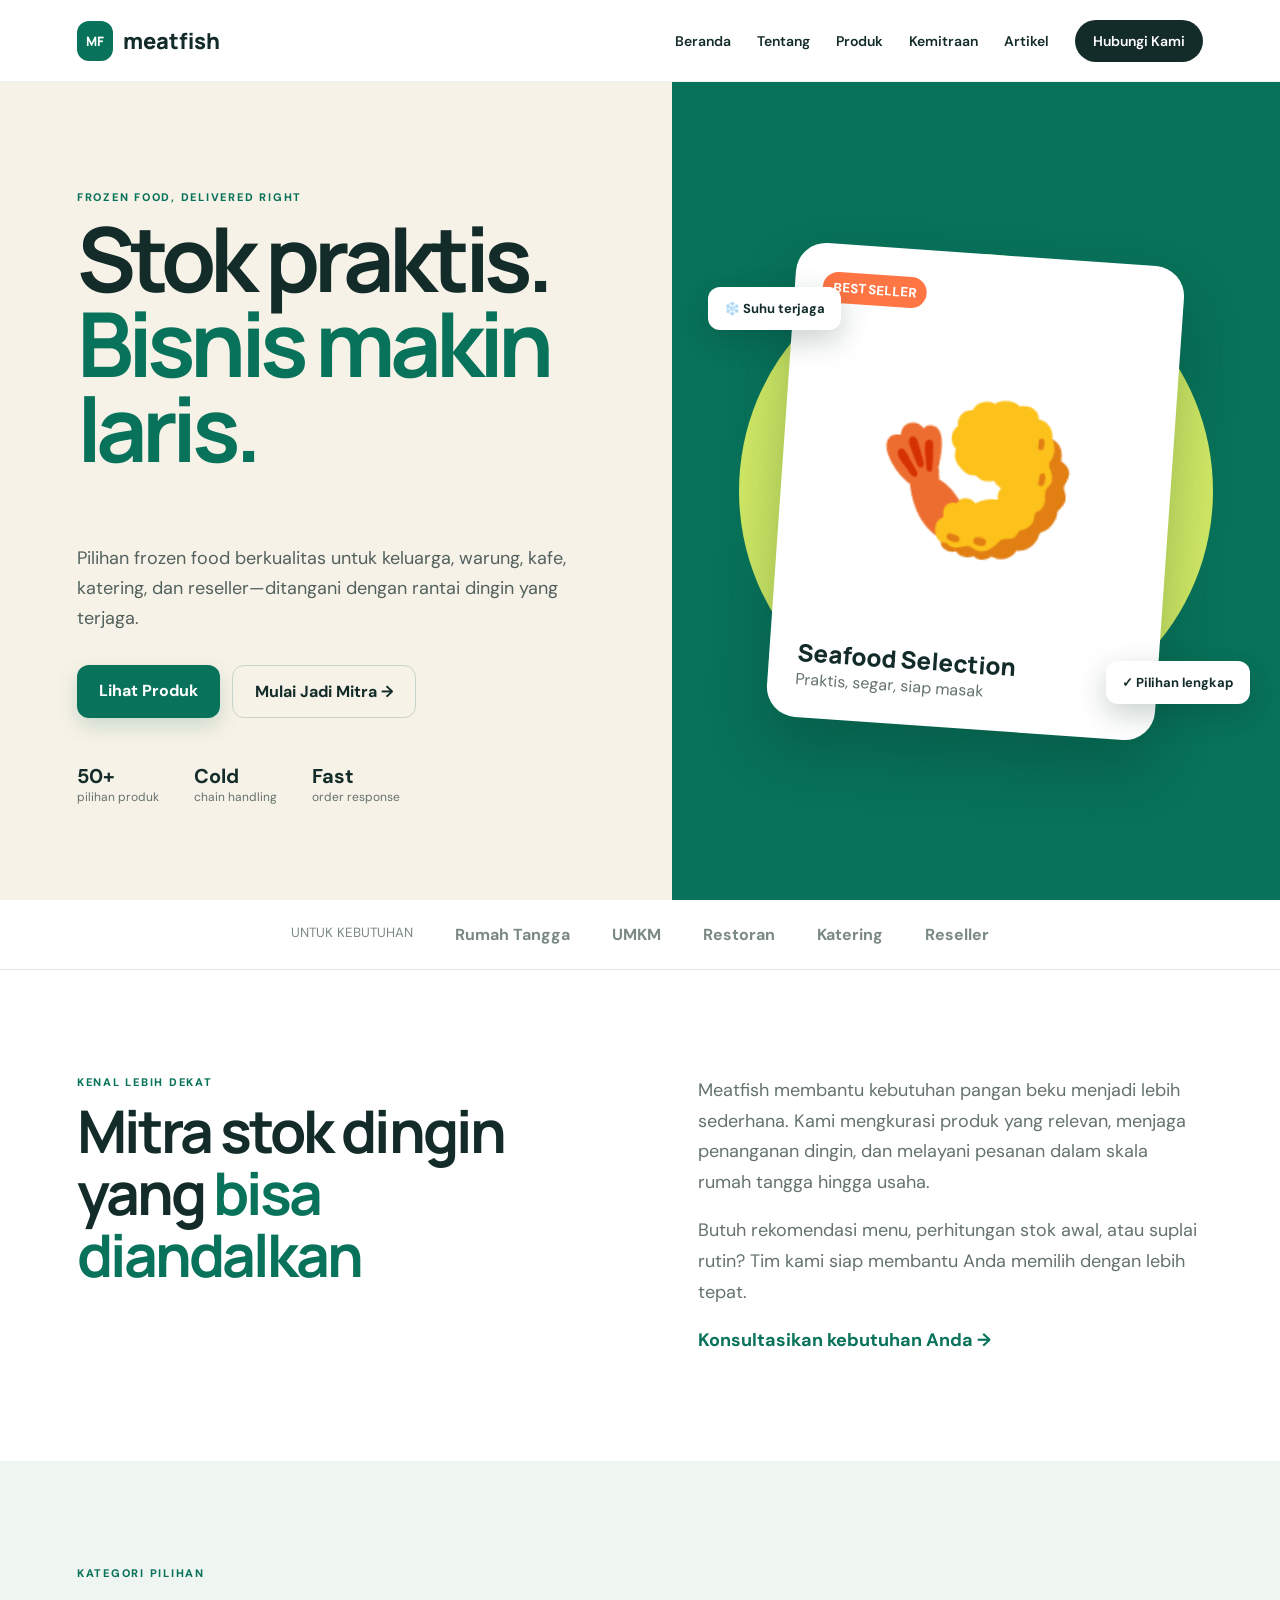
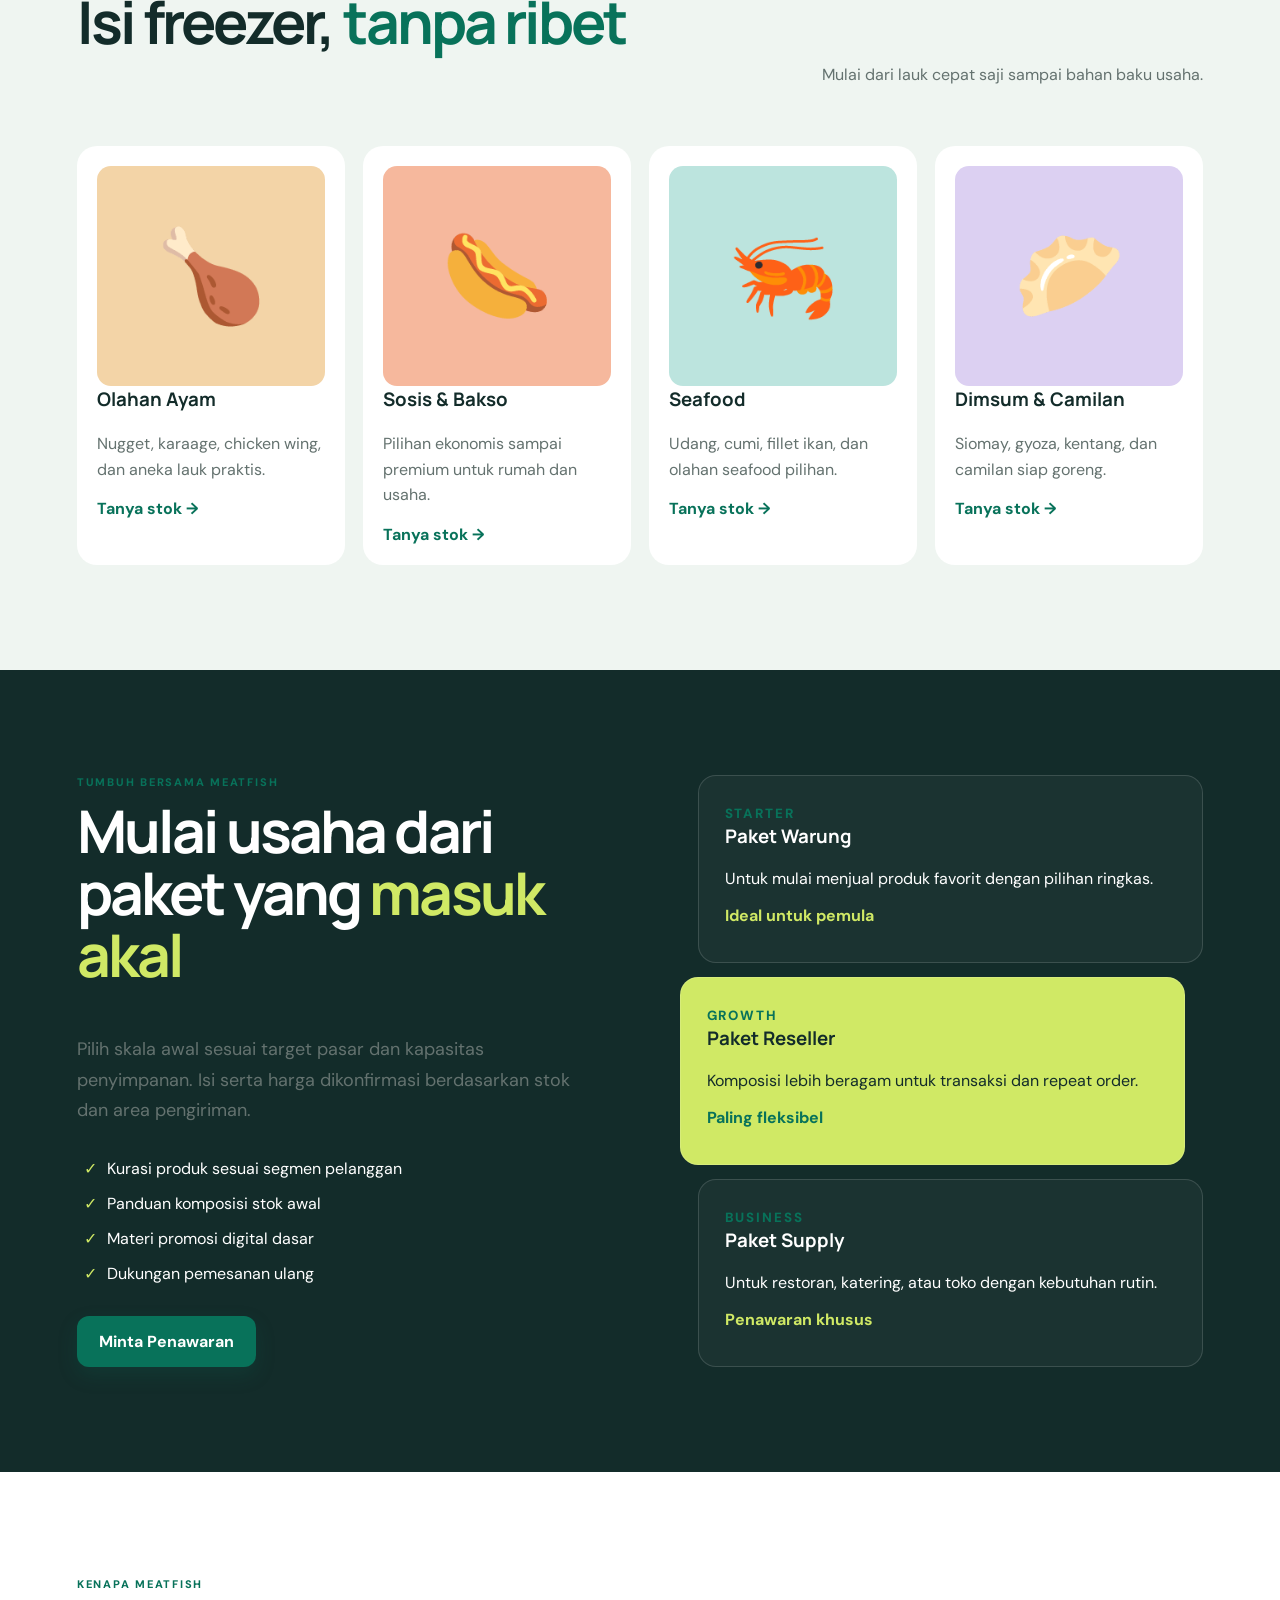
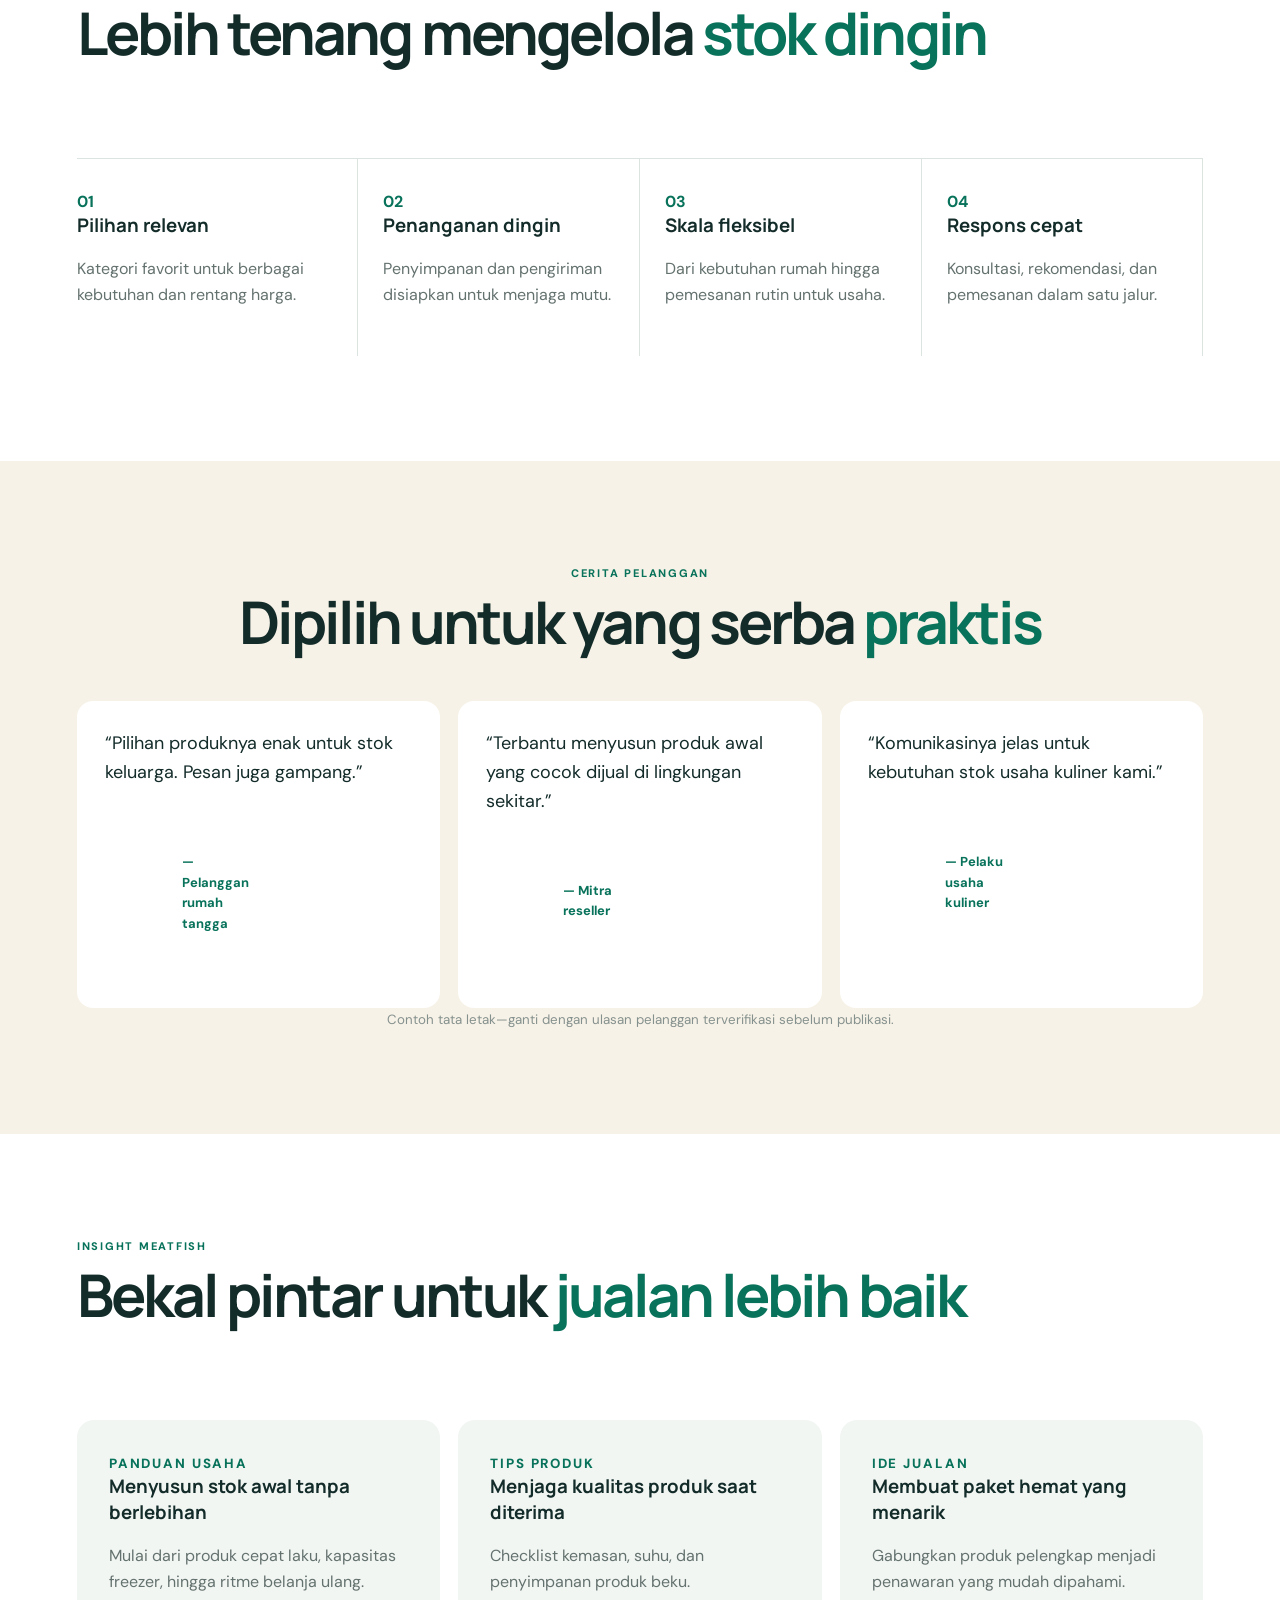
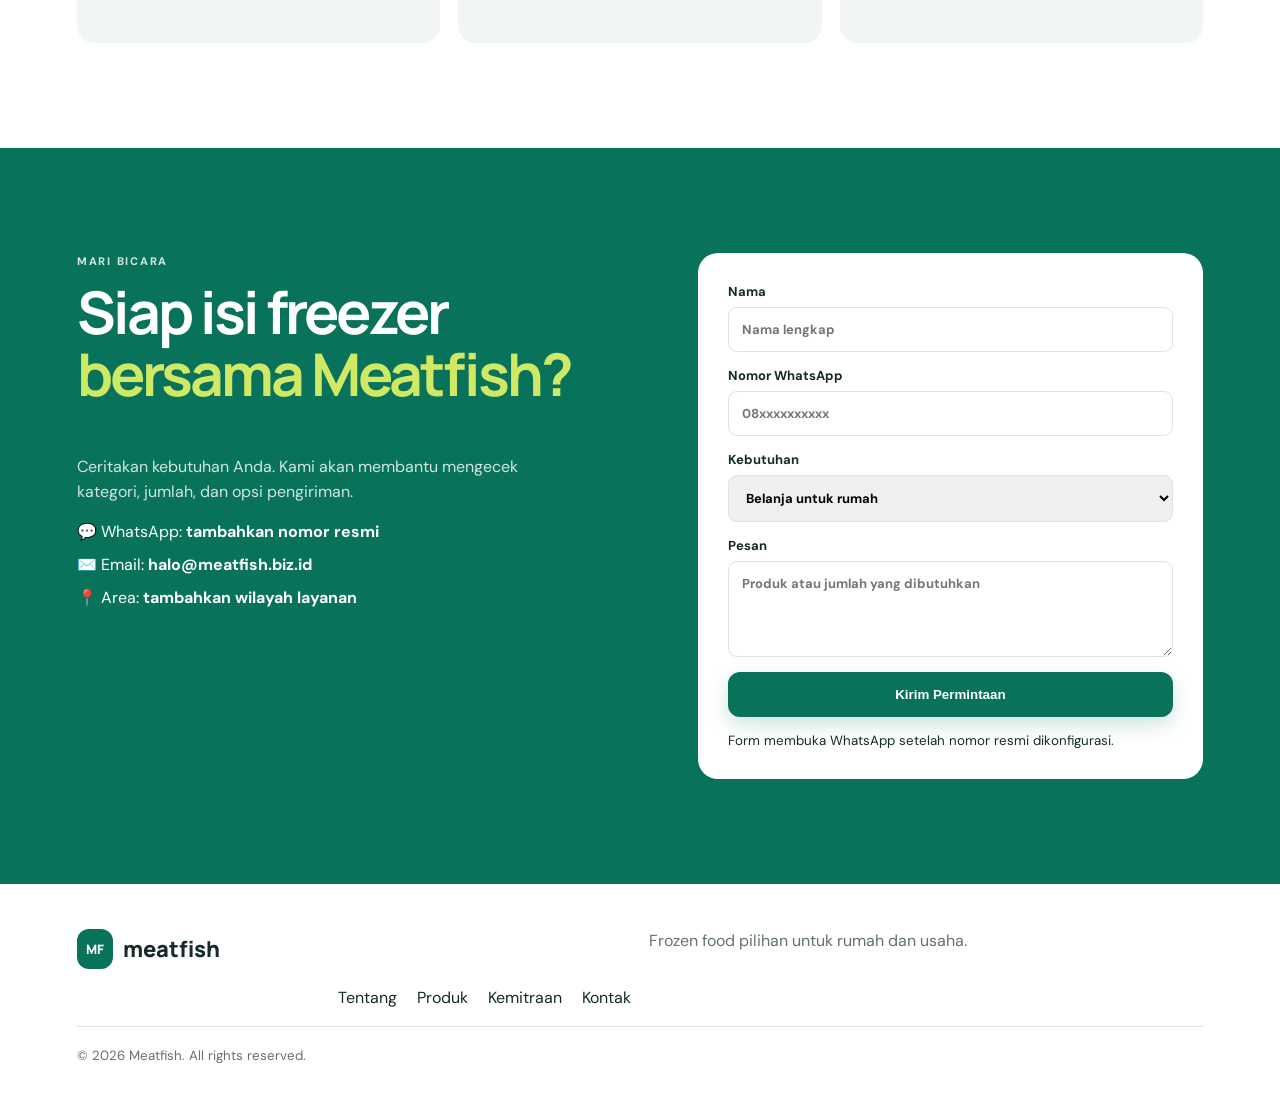
==== index.html @ bbe6a9a6 "Initial Meatfish website" ====
<!doctype html><html lang="id"><head><meta charset="utf-8"><meta name="viewport" content="width=device-width,initial-scale=1"><title>Meatfish — Frozen Food untuk Rumah & Usaha</title><meta name="description" content="Frozen food pilihan dan paket usaha untuk rumah, UMKM, restoran, katering, dan reseller."><link rel="preconnect" href="https://fonts.googleapis.com"><link rel="preconnect" href="https://fonts.gstatic.com" crossorigin><link href="https://fonts.googleapis.com/css2?family=DM+Sans:wght@400;600;700&family=Manrope:wght@700;800&display=swap" rel="stylesheet"><link rel="stylesheet" href="assets/style.css"></head><body>
<header><a class="logo" href="#home"><i>MF</i> meatfish</a><button aria-label="Buka menu">☰</button><nav><a href="#home">Beranda</a><a href="#about">Tentang</a><a href="#products">Produk</a><a href="#partner">Kemitraan</a><a href="#insight">Artikel</a><a class="pill" href="#contact">Hubungi Kami</a></nav></header>
<main><section class="hero" id="home"><div><p class="eyebrow">FROZEN FOOD, DELIVERED RIGHT</p><h1>Stok praktis.<br><em>Bisnis makin laris.</em></h1><p class="lead">Pilihan frozen food berkualitas untuk keluarga, warung, kafe, katering, dan reseller—ditangani dengan rantai dingin yang terjaga.</p><div class="actions"><a class="cta" href="#products">Lihat Produk</a><a class="outline" href="#partner">Mulai Jadi Mitra →</a></div><div class="stats"><span><b>50+</b>pilihan produk</span><span><b>Cold</b>chain handling</span><span><b>Fast</b>order response</span></div></div><div class="visual"><div class="orb"></div><article class="pack"><small>BEST SELLER</small><strong>🍤</strong><b>Seafood Selection</b><span>Praktis, segar, siap masak</span></article><aside class="float one">❄️ Suhu terjaga</aside><aside class="float two">✓ Pilihan lengkap</aside></div></section>
<div class="trust"><small>UNTUK KEBUTUHAN</small><b>Rumah Tangga</b><b>UMKM</b><b>Restoran</b><b>Katering</b><b>Reseller</b></div>
<section class="split section" id="about"><div><p class="eyebrow">KENAL LEBIH DEKAT</p><h2>Mitra stok dingin yang <em>bisa diandalkan</em></h2></div><div class="copy"><p>Meatfish membantu kebutuhan pangan beku menjadi lebih sederhana. Kami mengkurasi produk yang relevan, menjaga penanganan dingin, dan melayani pesanan dalam skala rumah tangga hingga usaha.</p><p>Butuh rekomendasi menu, perhitungan stok awal, atau suplai rutin? Tim kami siap membantu Anda memilih dengan lebih tepat.</p><a class="link" href="#contact">Konsultasikan kebutuhan Anda →</a></div></section>
<section class="section pale" id="products"><div class="heading"><div><p class="eyebrow">KATEGORI PILIHAN</p><h2>Isi freezer, <em>tanpa ribet</em></h2></div><p>Mulai dari lauk cepat saji sampai bahan baku usaha.</p></div><div class="products"><article><div class="art a">🍗</div><h3>Olahan Ayam</h3><p>Nugget, karaage, chicken wing, dan aneka lauk praktis.</p><a href="#contact">Tanya stok →</a></article><article><div class="art b">🌭</div><h3>Sosis & Bakso</h3><p>Pilihan ekonomis sampai premium untuk rumah dan usaha.</p><a href="#contact">Tanya stok →</a></article><article><div class="art c">🦐</div><h3>Seafood</h3><p>Udang, cumi, fillet ikan, dan olahan seafood pilihan.</p><a href="#contact">Tanya stok →</a></article><article><div class="art d">🥟</div><h3>Dimsum & Camilan</h3><p>Siomay, gyoza, kentang, dan camilan siap goreng.</p><a href="#contact">Tanya stok →</a></article></div></section>
<section class="section dark split" id="partner"><div><p class="eyebrow">TUMBUH BERSAMA MEATFISH</p><h2>Mulai usaha dari paket yang <em>masuk akal</em></h2><p class="muted">Pilih skala awal sesuai target pasar dan kapasitas penyimpanan. Isi serta harga dikonfirmasi berdasarkan stok dan area pengiriman.</p><ul><li>Kurasi produk sesuai segmen pelanggan</li><li>Panduan komposisi stok awal</li><li>Materi promosi digital dasar</li><li>Dukungan pemesanan ulang</li></ul><a class="cta" href="#contact">Minta Penawaran</a></div><div class="plans"><article><small>STARTER</small><h3>Paket Warung</h3><p>Untuk mulai menjual produk favorit dengan pilihan ringkas.</p><b>Ideal untuk pemula</b></article><article class="featured"><small>GROWTH</small><h3>Paket Reseller</h3><p>Komposisi lebih beragam untuk transaksi dan repeat order.</p><b>Paling fleksibel</b></article><article><small>BUSINESS</small><h3>Paket Supply</h3><p>Untuk restoran, katering, atau toko dengan kebutuhan rutin.</p><b>Penawaran khusus</b></article></div></section>
<section class="section"><div class="heading"><div><p class="eyebrow">KENAPA MEATFISH</p><h2>Lebih tenang mengelola <em>stok dingin</em></h2></div></div><div class="benefits"><article><b>01</b><h3>Pilihan relevan</h3><p>Kategori favorit untuk berbagai kebutuhan dan rentang harga.</p></article><article><b>02</b><h3>Penanganan dingin</h3><p>Penyimpanan dan pengiriman disiapkan untuk menjaga mutu.</p></article><article><b>03</b><h3>Skala fleksibel</h3><p>Dari kebutuhan rumah hingga pemesanan rutin untuk usaha.</p></article><article><b>04</b><h3>Respons cepat</h3><p>Konsultasi, rekomendasi, dan pemesanan dalam satu jalur.</p></article></div></section>
<section class="section cream center"><p class="eyebrow">CERITA PELANGGAN</p><h2>Dipilih untuk yang serba <em>praktis</em></h2><div class="quotes"><blockquote>“Pilihan produknya enak untuk stok keluarga. Pesan juga gampang.”<footer>— Pelanggan rumah tangga</footer></blockquote><blockquote>“Terbantu menyusun produk awal yang cocok dijual di lingkungan sekitar.”<footer>— Mitra reseller</footer></blockquote><blockquote>“Komunikasinya jelas untuk kebutuhan stok usaha kuliner kami.”<footer>— Pelaku usaha kuliner</footer></blockquote></div><small class="note">Contoh tata letak—ganti dengan ulasan pelanggan terverifikasi sebelum publikasi.</small></section>
<section class="section" id="insight"><div class="heading"><div><p class="eyebrow">INSIGHT MEATFISH</p><h2>Bekal pintar untuk <em>jualan lebih baik</em></h2></div></div><div class="articles"><article><small>PANDUAN USAHA</small><h3>Menyusun stok awal tanpa berlebihan</h3><p>Mulai dari produk cepat laku, kapasitas freezer, hingga ritme belanja ulang.</p></article><article><small>TIPS PRODUK</small><h3>Menjaga kualitas produk saat diterima</h3><p>Checklist kemasan, suhu, dan penyimpanan produk beku.</p></article><article><small>IDE JUALAN</small><h3>Membuat paket hemat yang menarik</h3><p>Gabungkan produk pelengkap menjadi penawaran yang mudah dipahami.</p></article></div></section>
<section class="section contact split" id="contact"><div><p class="eyebrow">MARI BICARA</p><h2>Siap isi freezer<br><em>bersama Meatfish?</em></h2><p>Ceritakan kebutuhan Anda. Kami akan membantu mengecek kategori, jumlah, dan opsi pengiriman.</p><div class="points"><span>💬 WhatsApp: <b>tambahkan nomor resmi</b></span><span>✉️ Email: <b>halo@meatfish.biz.id</b></span><span>📍 Area: <b>tambahkan wilayah layanan</b></span></div></div><form><label>Nama<input name="name" required placeholder="Nama lengkap"></label><label>Nomor WhatsApp<input name="phone" required placeholder="08xxxxxxxxxx"></label><label>Kebutuhan<select name="need"><option>Belanja untuk rumah</option><option>Mulai menjadi reseller</option><option>Suplai usaha/restoran</option></select></label><label>Pesan<textarea name="message" rows="4" placeholder="Produk atau jumlah yang dibutuhkan"></textarea></label><button class="cta">Kirim Permintaan</button><small>Form membuka WhatsApp setelah nomor resmi dikonfigurasi.</small></form></section></main>
<footer><a class="logo" href="#home"><i>MF</i> meatfish</a><p>Frozen food pilihan untuk rumah dan usaha.</p><div><a href="#about">Tentang</a><a href="#products">Produk</a><a href="#partner">Kemitraan</a><a href="#contact">Kontak</a></div><small>© <span id="year"></span> Meatfish. All rights reserved.</small></footer><script src="assets/main.js"></script></body></html>
---- assets/style.css ----
:root{--ink:#132c2a;--green:#08725a;--lime:#d0e965;--cream:#f7f2e7;--muted:#64726f;--line:#dce4df}*{box-sizing:border-box}html{scroll-behavior:smooth}body{margin:0;color:var(--ink);font-family:'DM Sans',sans-serif}h1,h2,h3,.logo{font-family:Manrope,sans-serif}h1,h2,h3,p{margin-top:0}a{text-decoration:none;color:inherit}em{font-style:normal;color:var(--green)}header{height:82px;padding:0 6vw;display:flex;align-items:center;justify-content:space-between;position:sticky;top:0;z-index:5;background:#fffffff2;backdrop-filter:blur(12px);border-bottom:1px solid #edf0ed}.logo{font-size:22px;font-weight:800;display:flex;align-items:center;gap:10px}.logo i{font-style:normal;font-size:13px;color:#fff;background:var(--green);padding:11px 9px;border-radius:12px}nav{display:flex;gap:26px;align-items:center;font-size:14px;font-weight:600}.pill{background:var(--ink);color:#fff;padding:12px 18px;border-radius:30px}header button{display:none;border:0;background:none;font-size:24px}.hero{min-height:calc(100vh - 82px);display:grid;grid-template-columns:1.05fr .95fr;background:var(--cream)}.hero>div:first-child{padding:8vw 4vw 7vw 6vw;align-self:center}.eyebrow{font-size:11px;font-weight:800;letter-spacing:.16em;color:var(--green)}h1{font-size:clamp(52px,7vw,98px);line-height:.95;letter-spacing:-.065em}.lead{max-width:590px;color:#52615e;font-size:18px;line-height:1.65}.actions{display:flex;gap:12px;margin:32px 0 45px}.cta,.outline{display:inline-block;padding:15px 22px;border-radius:12px;font-weight:700;border:0;cursor:pointer}.cta{background:var(--green);color:#fff;box-shadow:0 8px 20px #08725a30}.outline{border:1px solid #c8d2cc}.stats{display:flex;gap:35px}.stats span{display:flex;flex-direction:column;color:var(--muted);font-size:12px}.stats b{font-size:20px;color:var(--ink)}.visual{position:relative;background:var(--green);display:grid;place-items:center;overflow:hidden}.orb{position:absolute;width:78%;aspect-ratio:1;border-radius:50%;background:var(--lime)}.pack{position:relative;width:min(64%,430px);aspect-ratio:.82;background:#fff;border-radius:30px;padding:28px;display:flex;flex-direction:column;transform:rotate(4deg);box-shadow:0 30px 60px #002b2344}.pack small{align-self:flex-start;background:#ff7544;color:#fff;padding:7px 10px;border-radius:20px;font-weight:800}.pack strong{flex:1;display:grid;place-items:center;font-size:clamp(95px,13vw,175px)}.pack b{font:800 24px Manrope}.pack span{color:var(--muted)}.float{position:absolute;background:#fff;padding:13px 16px;border-radius:12px;box-shadow:0 10px 30px #002b2338;font-weight:700;font-size:13px}.one{top:25%;left:6%}.two{right:5%;bottom:24%}.trust{display:flex;gap:42px;justify-content:center;padding:24px;border-bottom:1px solid var(--line);color:#7b8985}.section{padding:105px 6vw}.split{display:grid;grid-template-columns:1fr 1fr;gap:9vw}.section h2{font-size:clamp(39px,4.6vw,65px);line-height:1.05;letter-spacing:-.05em}.copy,.muted{color:var(--muted);font-size:18px;line-height:1.7}.link,.products a{color:var(--green);font-weight:700}.pale{background:#eff5f1}.heading{display:flex;justify-content:space-between;align-items:end;margin-bottom:45px}.heading>p{color:var(--muted)}.products{display:grid;grid-template-columns:repeat(4,1fr);gap:18px}.products article{background:#fff;padding:20px;border-radius:20px}.art{height:220px;border-radius:14px;display:grid;place-items:center;font-size:90px}.art.a{background:#f3d4a7}.art.b{background:#f6b89d}.art.c{background:#bce4de}.art.d{background:#dcd0f2}.products article p,.benefits p,.articles p{color:var(--muted);line-height:1.6}.dark{background:var(--ink);color:#fff}.dark em{color:var(--lime)}.dark ul{padding:0;list-style:none;margin:25px 0}.dark li{padding:7px}.dark li:before{content:'✓';color:var(--lime);margin-right:10px}.plans{display:grid;gap:14px}.plans article{border:1px solid #ffffff24;border-radius:18px;padding:26px;background:#ffffff09}.plans .featured{background:var(--lime);color:var(--ink);transform:translateX(-18px)}.plans small,.articles small{letter-spacing:.14em;font-weight:800;color:var(--green)}.plans b{color:var(--lime)}.plans .featured b{color:var(--green)}.benefits{display:grid;grid-template-columns:repeat(4,1fr);border-top:1px solid var(--line)}.benefits article{padding:32px 25px;border-right:1px solid var(--line)}.benefits article:first-child{padding-left:0}.benefits>b,.benefits article>b{color:var(--green)}.cream{background:var(--cream)}.center{text-align:center}.quotes,.articles{display:grid;grid-template-columns:repeat(3,1fr);gap:18px;margin-top:42px;text-align:left}.quotes blockquote{margin:0;padding:28px;background:#fff;border-radius:16px;font-size:18px;line-height:1.6}.quotes footer{color:var(--green);font-size:13px;font-weight:700;margin-top:20px}.note{color:#85918e}.articles article{background:#f2f6f3;padding:32px;border-radius:17px}.contact{background:var(--green);color:#fff}.contact em{color:var(--lime)}.contact>div>p{color:#d4e5e0;line-height:1.6}.points{display:grid;gap:12px}.contact form{display:grid;gap:15px;padding:30px;background:#fff;color:var(--ink);border-radius:20px}.contact label{font-size:13px;font-weight:700}.contact input,.contact select,.contact textarea{display:block;width:100%;margin-top:7px;padding:13px;border:1px solid var(--line);border-radius:9px;font:inherit}footer{padding:45px 6vw;display:grid;grid-template-columns:1fr 1fr;gap:18px;align-items:center}footer p{color:var(--muted)}footer>div{display:flex;justify-content:flex-end;gap:20px}footer>small{grid-column:1/-1;border-top:1px solid var(--line);padding-top:20px;color:var(--muted)}@media(max-width:900px){header button{display:block}nav{display:none;position:absolute;top:82px;left:0;right:0;background:#fff;padding:24px;flex-direction:column;align-items:flex-start}nav.open{display:flex}.hero,.split{grid-template-columns:1fr}.hero>div:first-child{padding:70px 25px}.visual{min-height:600px}.trust{overflow:auto;justify-content:flex-start}.products,.benefits{grid-template-columns:repeat(2,1fr)}.plans .featured{transform:none}.quotes,.articles{grid-template-columns:1fr}}@media(max-width:560px){.section{padding:75px 24px}.visual{min-height:500px}.products,.benefits{grid-template-columns:1fr}.stats{gap:17px}.heading{display:block}.benefits article{border-right:0;border-bottom:1px solid var(--line);padding-left:0}footer{grid-template-columns:1fr}footer>div{justify-content:flex-start;flex-wrap:wrap}}
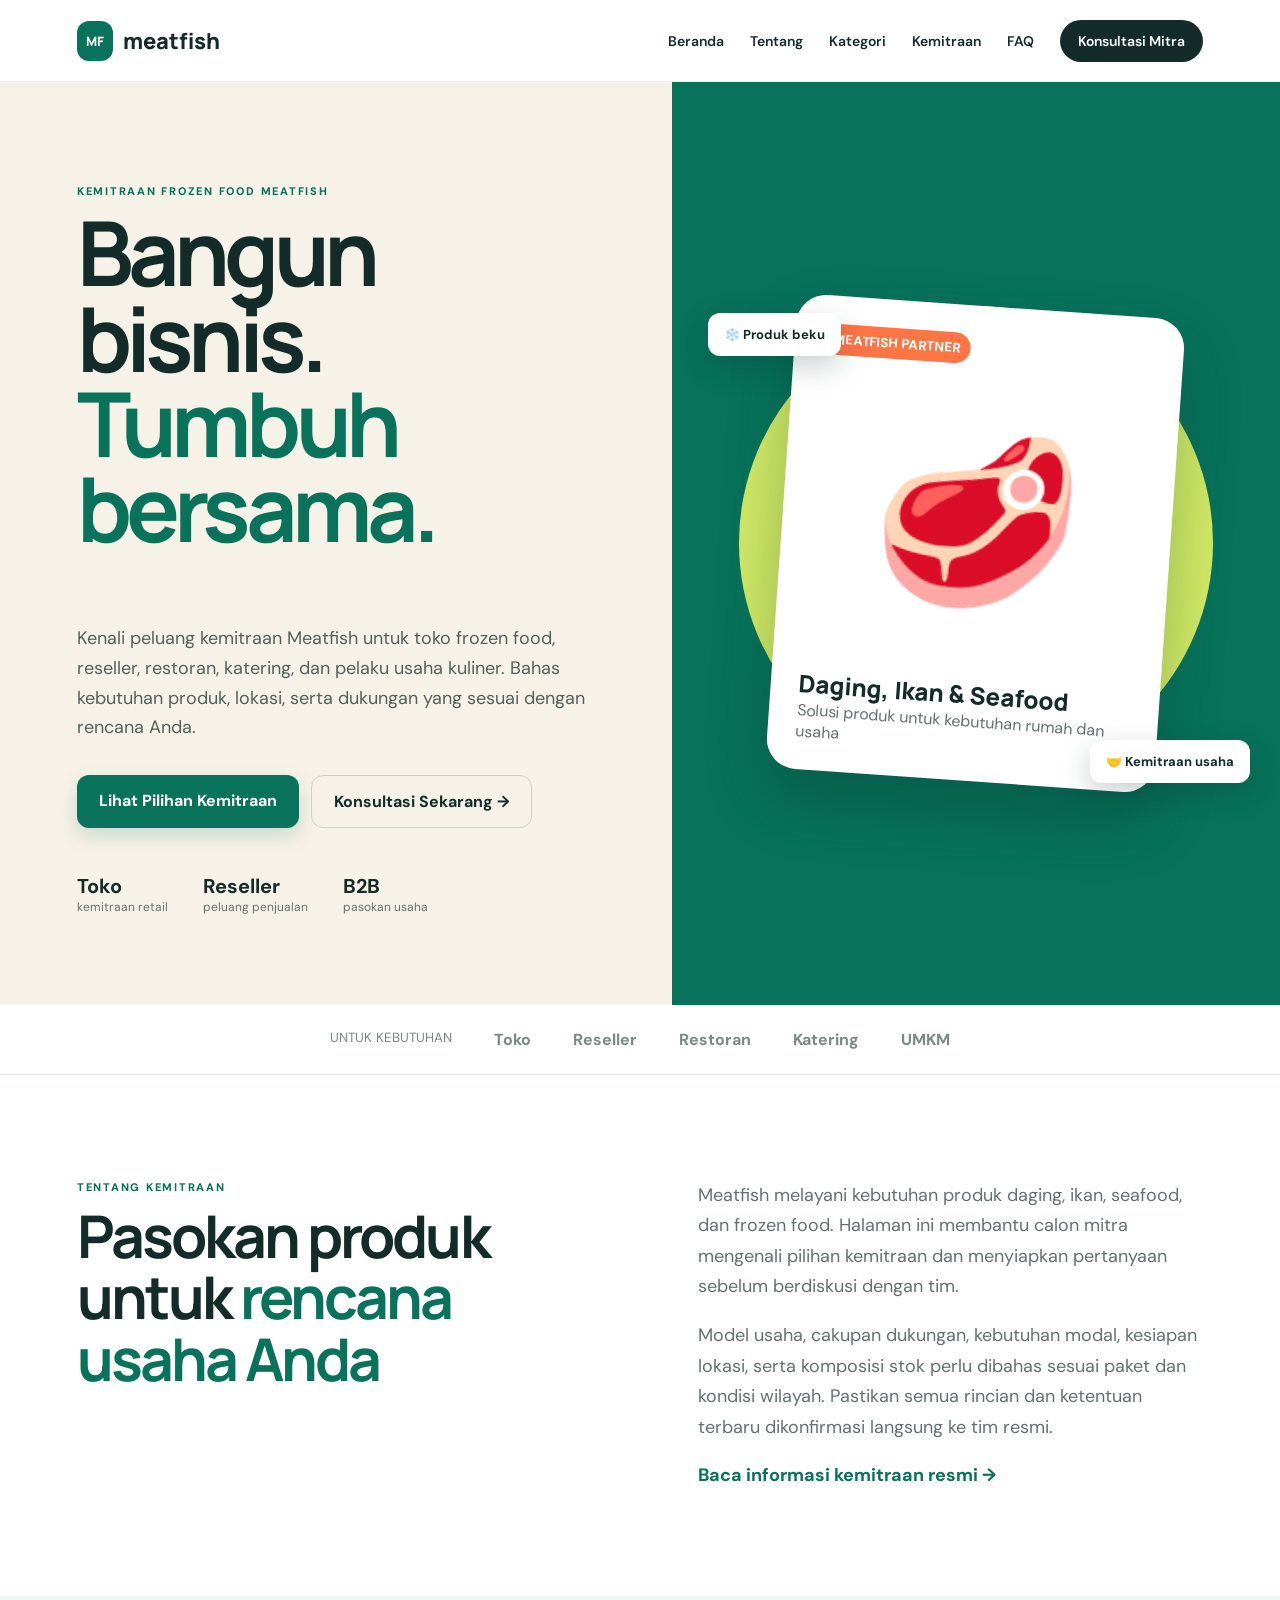
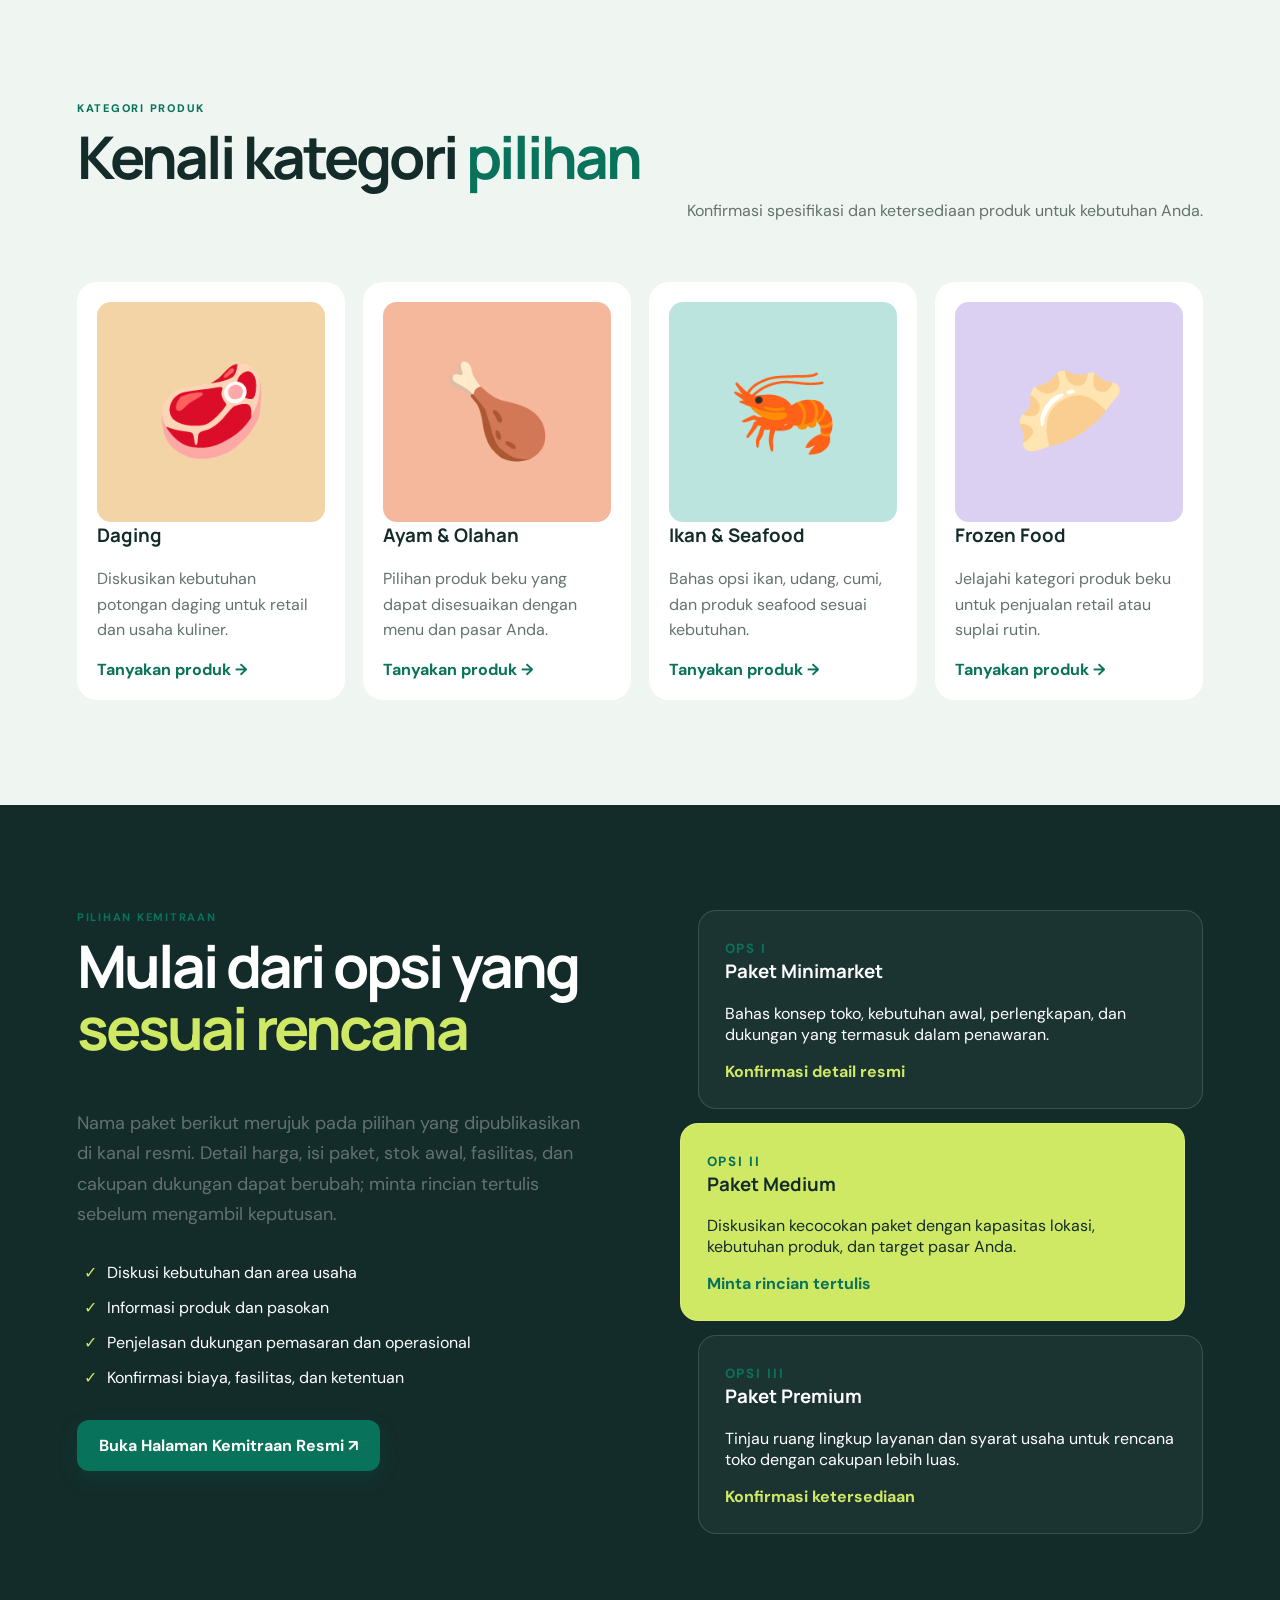
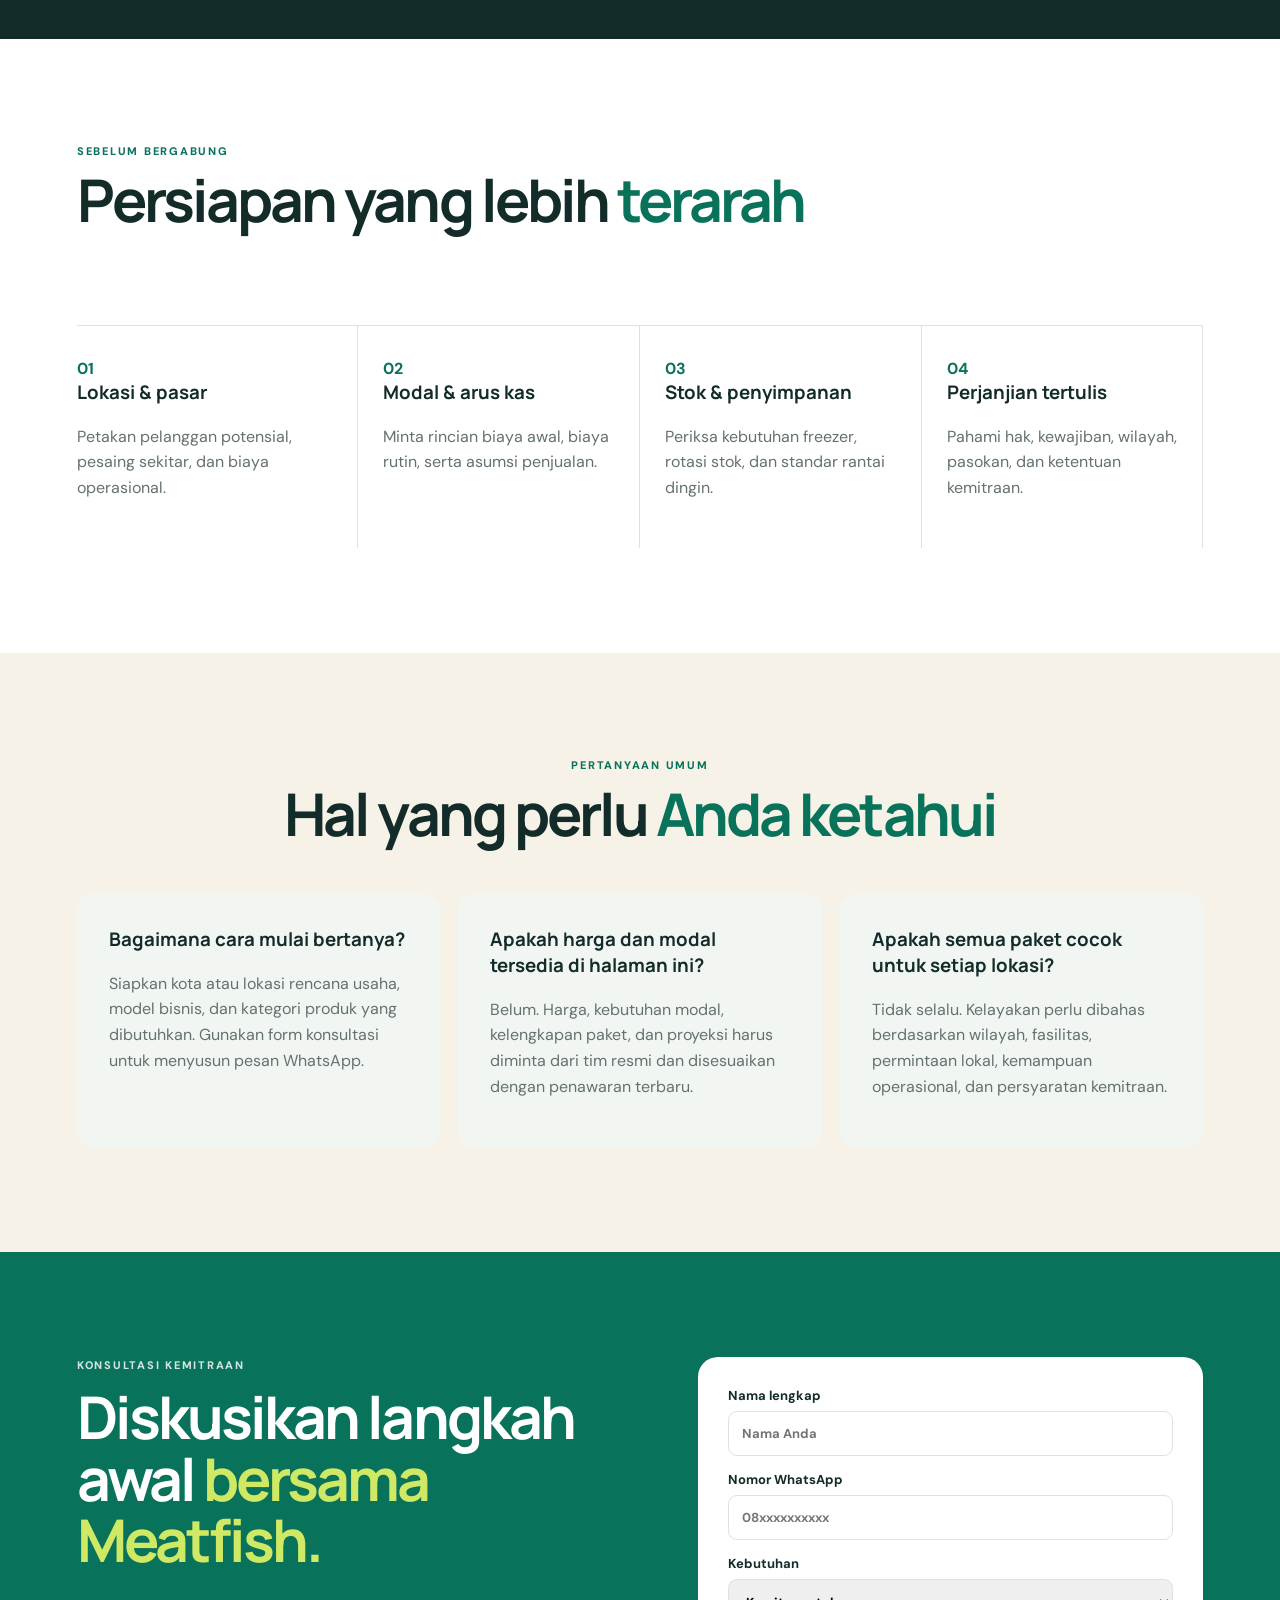
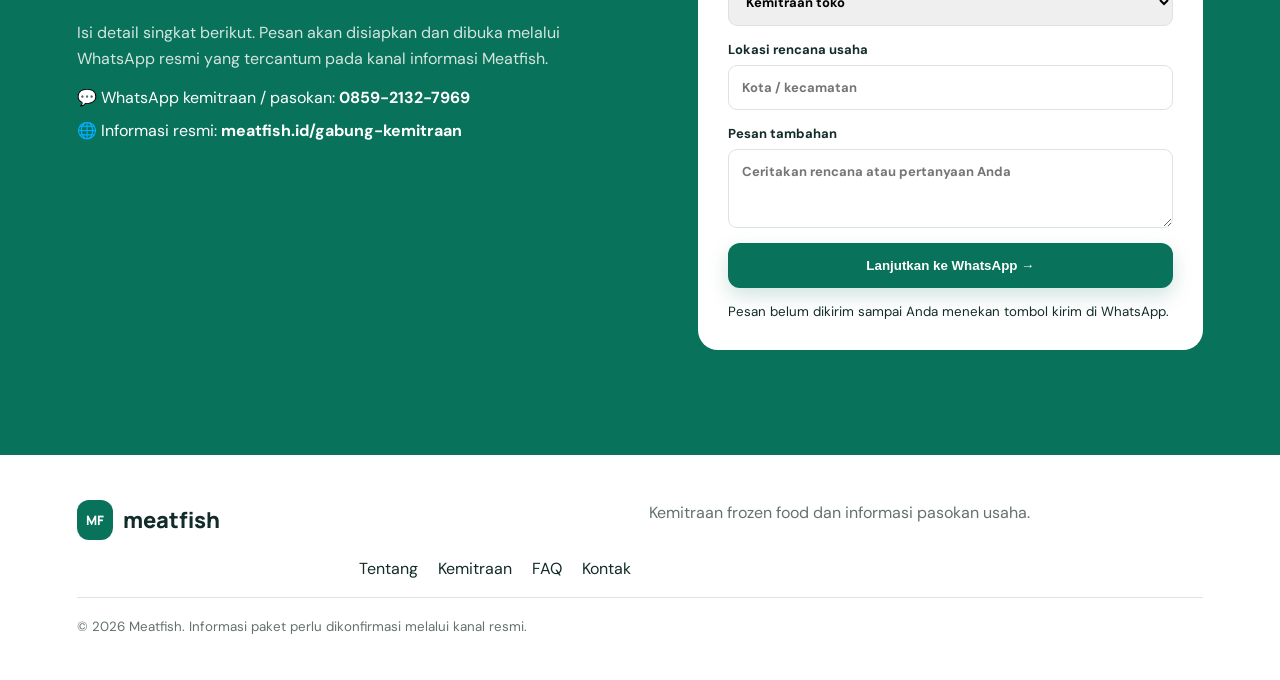
==== commit fe1de414: "Build franchise-focused Meatfish landing page with SEO metadata" ====
--- a/index.html
+++ b/index.html
@@ -1,12 +1,136 @@
-<!doctype html><html lang="id"><head><meta charset="utf-8"><meta name="viewport" content="width=device-width,initial-scale=1"><title>Meatfish — Frozen Food untuk Rumah & Usaha</title><meta name="description" content="Frozen food pilihan dan paket usaha untuk rumah, UMKM, restoran, katering, dan reseller."><link rel="preconnect" href="https://fonts.googleapis.com"><link rel="preconnect" href="https://fonts.gstatic.com" crossorigin><link href="https://fonts.googleapis.com/css2?family=DM+Sans:wght@400;600;700&family=Manrope:wght@700;800&display=swap" rel="stylesheet"><link rel="stylesheet" href="assets/style.css"></head><body>
-<header><a class="logo" href="#home"><i>MF</i> meatfish</a><button aria-label="Buka menu">☰</button><nav><a href="#home">Beranda</a><a href="#about">Tentang</a><a href="#products">Produk</a><a href="#partner">Kemitraan</a><a href="#insight">Artikel</a><a class="pill" href="#contact">Hubungi Kami</a></nav></header>
-<main><section class="hero" id="home"><div><p class="eyebrow">FROZEN FOOD, DELIVERED RIGHT</p><h1>Stok praktis.<br><em>Bisnis makin laris.</em></h1><p class="lead">Pilihan frozen food berkualitas untuk keluarga, warung, kafe, katering, dan reseller—ditangani dengan rantai dingin yang terjaga.</p><div class="actions"><a class="cta" href="#products">Lihat Produk</a><a class="outline" href="#partner">Mulai Jadi Mitra →</a></div><div class="stats"><span><b>50+</b>pilihan produk</span><span><b>Cold</b>chain handling</span><span><b>Fast</b>order response</span></div></div><div class="visual"><div class="orb"></div><article class="pack"><small>BEST SELLER</small><strong>🍤</strong><b>Seafood Selection</b><span>Praktis, segar, siap masak</span></article><aside class="float one">❄️ Suhu terjaga</aside><aside class="float two">✓ Pilihan lengkap</aside></div></section>
-<div class="trust"><small>UNTUK KEBUTUHAN</small><b>Rumah Tangga</b><b>UMKM</b><b>Restoran</b><b>Katering</b><b>Reseller</b></div>
-<section class="split section" id="about"><div><p class="eyebrow">KENAL LEBIH DEKAT</p><h2>Mitra stok dingin yang <em>bisa diandalkan</em></h2></div><div class="copy"><p>Meatfish membantu kebutuhan pangan beku menjadi lebih sederhana. Kami mengkurasi produk yang relevan, menjaga penanganan dingin, dan melayani pesanan dalam skala rumah tangga hingga usaha.</p><p>Butuh rekomendasi menu, perhitungan stok awal, atau suplai rutin? Tim kami siap membantu Anda memilih dengan lebih tepat.</p><a class="link" href="#contact">Konsultasikan kebutuhan Anda →</a></div></section>
-<section class="section pale" id="products"><div class="heading"><div><p class="eyebrow">KATEGORI PILIHAN</p><h2>Isi freezer, <em>tanpa ribet</em></h2></div><p>Mulai dari lauk cepat saji sampai bahan baku usaha.</p></div><div class="products"><article><div class="art a">🍗</div><h3>Olahan Ayam</h3><p>Nugget, karaage, chicken wing, dan aneka lauk praktis.</p><a href="#contact">Tanya stok →</a></article><article><div class="art b">🌭</div><h3>Sosis & Bakso</h3><p>Pilihan ekonomis sampai premium untuk rumah dan usaha.</p><a href="#contact">Tanya stok →</a></article><article><div class="art c">🦐</div><h3>Seafood</h3><p>Udang, cumi, fillet ikan, dan olahan seafood pilihan.</p><a href="#contact">Tanya stok →</a></article><article><div class="art d">🥟</div><h3>Dimsum & Camilan</h3><p>Siomay, gyoza, kentang, dan camilan siap goreng.</p><a href="#contact">Tanya stok →</a></article></div></section>
-<section class="section dark split" id="partner"><div><p class="eyebrow">TUMBUH BERSAMA MEATFISH</p><h2>Mulai usaha dari paket yang <em>masuk akal</em></h2><p class="muted">Pilih skala awal sesuai target pasar dan kapasitas penyimpanan. Isi serta harga dikonfirmasi berdasarkan stok dan area pengiriman.</p><ul><li>Kurasi produk sesuai segmen pelanggan</li><li>Panduan komposisi stok awal</li><li>Materi promosi digital dasar</li><li>Dukungan pemesanan ulang</li></ul><a class="cta" href="#contact">Minta Penawaran</a></div><div class="plans"><article><small>STARTER</small><h3>Paket Warung</h3><p>Untuk mulai menjual produk favorit dengan pilihan ringkas.</p><b>Ideal untuk pemula</b></article><article class="featured"><small>GROWTH</small><h3>Paket Reseller</h3><p>Komposisi lebih beragam untuk transaksi dan repeat order.</p><b>Paling fleksibel</b></article><article><small>BUSINESS</small><h3>Paket Supply</h3><p>Untuk restoran, katering, atau toko dengan kebutuhan rutin.</p><b>Penawaran khusus</b></article></div></section>
-<section class="section"><div class="heading"><div><p class="eyebrow">KENAPA MEATFISH</p><h2>Lebih tenang mengelola <em>stok dingin</em></h2></div></div><div class="benefits"><article><b>01</b><h3>Pilihan relevan</h3><p>Kategori favorit untuk berbagai kebutuhan dan rentang harga.</p></article><article><b>02</b><h3>Penanganan dingin</h3><p>Penyimpanan dan pengiriman disiapkan untuk menjaga mutu.</p></article><article><b>03</b><h3>Skala fleksibel</h3><p>Dari kebutuhan rumah hingga pemesanan rutin untuk usaha.</p></article><article><b>04</b><h3>Respons cepat</h3><p>Konsultasi, rekomendasi, dan pemesanan dalam satu jalur.</p></article></div></section>
-<section class="section cream center"><p class="eyebrow">CERITA PELANGGAN</p><h2>Dipilih untuk yang serba <em>praktis</em></h2><div class="quotes"><blockquote>“Pilihan produknya enak untuk stok keluarga. Pesan juga gampang.”<footer>— Pelanggan rumah tangga</footer></blockquote><blockquote>“Terbantu menyusun produk awal yang cocok dijual di lingkungan sekitar.”<footer>— Mitra reseller</footer></blockquote><blockquote>“Komunikasinya jelas untuk kebutuhan stok usaha kuliner kami.”<footer>— Pelaku usaha kuliner</footer></blockquote></div><small class="note">Contoh tata letak—ganti dengan ulasan pelanggan terverifikasi sebelum publikasi.</small></section>
-<section class="section" id="insight"><div class="heading"><div><p class="eyebrow">INSIGHT MEATFISH</p><h2>Bekal pintar untuk <em>jualan lebih baik</em></h2></div></div><div class="articles"><article><small>PANDUAN USAHA</small><h3>Menyusun stok awal tanpa berlebihan</h3><p>Mulai dari produk cepat laku, kapasitas freezer, hingga ritme belanja ulang.</p></article><article><small>TIPS PRODUK</small><h3>Menjaga kualitas produk saat diterima</h3><p>Checklist kemasan, suhu, dan penyimpanan produk beku.</p></article><article><small>IDE JUALAN</small><h3>Membuat paket hemat yang menarik</h3><p>Gabungkan produk pelengkap menjadi penawaran yang mudah dipahami.</p></article></div></section>
-<section class="section contact split" id="contact"><div><p class="eyebrow">MARI BICARA</p><h2>Siap isi freezer<br><em>bersama Meatfish?</em></h2><p>Ceritakan kebutuhan Anda. Kami akan membantu mengecek kategori, jumlah, dan opsi pengiriman.</p><div class="points"><span>💬 WhatsApp: <b>tambahkan nomor resmi</b></span><span>✉️ Email: <b>halo@meatfish.biz.id</b></span><span>📍 Area: <b>tambahkan wilayah layanan</b></span></div></div><form><label>Nama<input name="name" required placeholder="Nama lengkap"></label><label>Nomor WhatsApp<input name="phone" required placeholder="08xxxxxxxxxx"></label><label>Kebutuhan<select name="need"><option>Belanja untuk rumah</option><option>Mulai menjadi reseller</option><option>Suplai usaha/restoran</option></select></label><label>Pesan<textarea name="message" rows="4" placeholder="Produk atau jumlah yang dibutuhkan"></textarea></label><button class="cta">Kirim Permintaan</button><small>Form membuka WhatsApp setelah nomor resmi dikonfigurasi.</small></form></section></main>
-<footer><a class="logo" href="#home"><i>MF</i> meatfish</a><p>Frozen food pilihan untuk rumah dan usaha.</p><div><a href="#about">Tentang</a><a href="#products">Produk</a><a href="#partner">Kemitraan</a><a href="#contact">Kontak</a></div><small>© <span id="year"></span> Meatfish. All rights reserved.</small></footer><script src="assets/main.js"></script></body></html>
+<!doctype html>
+<html lang="id">
+<head>
+  <meta charset="utf-8">
+  <meta name="viewport" content="width=device-width, initial-scale=1">
+  <title>Kemitraan Meatfish | Peluang Bisnis Frozen Food & Pasokan Usaha</title>
+  <meta name="description" content="Jelajahi peluang kemitraan Meatfish untuk toko frozen food, reseller, restoran, dan katering. Pelajari pilihan paket dan konsultasikan kebutuhan usaha.">
+  <meta name="robots" content="index,follow,max-image-preview:large">
+  <meta name="theme-color" content="#08725a">
+  <link rel="canonical" href="https://meatfish.biz.id/">
+  <link rel="icon" href="/favicon.svg" type="image/svg+xml">
+  <meta property="og:type" content="website">
+  <meta property="og:locale" content="id_ID">
+  <meta property="og:site_name" content="Meatfish">
+  <meta property="og:title" content="Kemitraan Meatfish | Peluang Bisnis Frozen Food">
+  <meta property="og:description" content="Informasi kemitraan Meatfish untuk toko, reseller, dan kebutuhan pasokan usaha kuliner.">
+  <meta property="og:url" content="https://meatfish.biz.id/">
+  <meta name="twitter:card" content="summary">
+  <meta name="twitter:title" content="Kemitraan Meatfish">
+  <meta name="twitter:description" content="Jelajahi pilihan kemitraan frozen food dan konsultasikan kebutuhan usaha Anda.">
+  <link rel="preconnect" href="https://fonts.googleapis.com">
+  <link rel="preconnect" href="https://fonts.gstatic.com" crossorigin>
+  <link href="https://fonts.googleapis.com/css2?family=DM+Sans:wght@400;600;700&family=Manrope:wght@700;800&display=swap" rel="stylesheet">
+  <link rel="stylesheet" href="/assets/style.css">
+  <script type="application/ld+json">
+  {
+    "@context": "https://schema.org",
+    "@graph": [
+      {
+        "@type": "Organization",
+        "@id": "https://meatfish.biz.id/#organization",
+        "name": "Meatfish",
+        "url": "https://meatfish.biz.id/",
+        "sameAs": [
+          "https://meatfish.co.id/",
+          "https://meatfish.id/"
+        ],
+        "contactPoint": {
+          "@type": "ContactPoint",
+          "contactType": "kemitraan dan pasokan usaha",
+          "telephone": "+6285921327969",
+          "areaServed": "ID",
+          "availableLanguage": "Indonesian"
+        }
+      },
+      {
+        "@type": "WebSite",
+        "@id": "https://meatfish.biz.id/#website",
+        "url": "https://meatfish.biz.id/",
+        "name": "Meatfish — Kemitraan Frozen Food",
+        "inLanguage": "id-ID",
+        "publisher": { "@id": "https://meatfish.biz.id/#organization" }
+      }
+    ]
+  }
+  </script>
+</head>
+<body>
+<header>
+  <a class="logo" href="#home" aria-label="Meatfish — Beranda"><i>MF</i> meatfish</a>
+  <button type="button" aria-label="Buka menu" aria-expanded="false">☰</button>
+  <nav aria-label="Navigasi utama">
+    <a href="#home">Beranda</a><a href="#about">Tentang</a><a href="#products">Kategori</a><a href="#partner">Kemitraan</a><a href="#faq">FAQ</a><a class="pill" href="#contact">Konsultasi Mitra</a>
+  </nav>
+</header>
+<main>
+  <section class="hero" id="home">
+    <div>
+      <p class="eyebrow">KEMITRAAN FROZEN FOOD MEATFISH</p>
+      <h1>Bangun bisnis.<br><em>Tumbuh bersama.</em></h1>
+      <p class="lead">Kenali peluang kemitraan Meatfish untuk toko frozen food, reseller, restoran, katering, dan pelaku usaha kuliner. Bahas kebutuhan produk, lokasi, serta dukungan yang sesuai dengan rencana Anda.</p>
+      <div class="actions"><a class="cta" href="#partner">Lihat Pilihan Kemitraan</a><a class="outline" href="#contact">Konsultasi Sekarang →</a></div>
+      <div class="stats"><span><b>Toko</b>kemitraan retail</span><span><b>Reseller</b>peluang penjualan</span><span><b>B2B</b>pasokan usaha</span></div>
+    </div>
+    <div class="visual" aria-label="Ilustrasi kategori frozen food">
+      <div class="orb"></div>
+      <article class="pack"><small>MEATFISH PARTNER</small><strong aria-hidden="true">🥩</strong><b>Daging, Ikan & Seafood</b><span>Solusi produk untuk kebutuhan rumah dan usaha</span></article>
+      <aside class="float one">❄️ Produk beku</aside><aside class="float two">🤝 Kemitraan usaha</aside>
+    </div>
+  </section>
+  <div class="trust" aria-label="Segmen usaha"><small>UNTUK KEBUTUHAN</small><b>Toko</b><b>Reseller</b><b>Restoran</b><b>Katering</b><b>UMKM</b></div>
+  <section class="split section" id="about">
+    <div><p class="eyebrow">TENTANG KEMITRAAN</p><h2>Pasokan produk untuk <em>rencana usaha Anda</em></h2></div>
+    <div class="copy"><p>Meatfish melayani kebutuhan produk daging, ikan, seafood, dan frozen food. Halaman ini membantu calon mitra mengenali pilihan kemitraan dan menyiapkan pertanyaan sebelum berdiskusi dengan tim.</p><p>Model usaha, cakupan dukungan, kebutuhan modal, kesiapan lokasi, serta komposisi stok perlu dibahas sesuai paket dan kondisi wilayah. Pastikan semua rincian dan ketentuan terbaru dikonfirmasi langsung ke tim resmi.</p><a class="link" href="https://meatfish.id/gabung-kemitraan/" target="_blank" rel="noopener noreferrer">Baca informasi kemitraan resmi →</a></div>
+  </section>
+  <section class="section pale" id="products">
+    <div class="heading"><div><p class="eyebrow">KATEGORI PRODUK</p><h2>Kenali kategori <em>pilihan</em></h2></div><p>Konfirmasi spesifikasi dan ketersediaan produk untuk kebutuhan Anda.</p></div>
+    <div class="products">
+      <article><div class="art a" aria-hidden="true">🥩</div><h3>Daging</h3><p>Diskusikan kebutuhan potongan daging untuk retail dan usaha kuliner.</p><a href="#contact">Tanyakan produk →</a></article>
+      <article><div class="art b" aria-hidden="true">🍗</div><h3>Ayam & Olahan</h3><p>Pilihan produk beku yang dapat disesuaikan dengan menu dan pasar Anda.</p><a href="#contact">Tanyakan produk →</a></article>
+      <article><div class="art c" aria-hidden="true">🦐</div><h3>Ikan & Seafood</h3><p>Bahas opsi ikan, udang, cumi, dan produk seafood sesuai kebutuhan.</p><a href="#contact">Tanyakan produk →</a></article>
+      <article><div class="art d" aria-hidden="true">🥟</div><h3>Frozen Food</h3><p>Jelajahi kategori produk beku untuk penjualan retail atau suplai rutin.</p><a href="#contact">Tanyakan produk →</a></article>
+    </div>
+  </section>
+  <section class="section dark split" id="partner">
+    <div><p class="eyebrow">PILIHAN KEMITRAAN</p><h2>Mulai dari opsi yang <em>sesuai rencana</em></h2><p class="muted">Nama paket berikut merujuk pada pilihan yang dipublikasikan di kanal resmi. Detail harga, isi paket, stok awal, fasilitas, dan cakupan dukungan dapat berubah; minta rincian tertulis sebelum mengambil keputusan.</p><ul><li>Diskusi kebutuhan dan area usaha</li><li>Informasi produk dan pasokan</li><li>Penjelasan dukungan pemasaran dan operasional</li><li>Konfirmasi biaya, fasilitas, dan ketentuan</li></ul><a class="cta" href="https://meatfish.id/gabung-kemitraan/" target="_blank" rel="noopener noreferrer">Buka Halaman Kemitraan Resmi ↗</a></div>
+    <div class="plans">
+      <article><small>OPS I</small><h3>Paket Minimarket</h3><p>Bahas konsep toko, kebutuhan awal, perlengkapan, dan dukungan yang termasuk dalam penawaran.</p><b>Konfirmasi detail resmi</b></article>
+      <article class="featured"><small>OPSI II</small><h3>Paket Medium</h3><p>Diskusikan kecocokan paket dengan kapasitas lokasi, kebutuhan produk, dan target pasar Anda.</p><b>Minta rincian tertulis</b></article>
+      <article><small>OPSI III</small><h3>Paket Premium</h3><p>Tinjau ruang lingkup layanan dan syarat usaha untuk rencana toko dengan cakupan lebih luas.</p><b>Konfirmasi ketersediaan</b></article>
+    </div>
+  </section>
+  <section class="section">
+    <div class="heading"><div><p class="eyebrow">SEBELUM BERGABUNG</p><h2>Persiapan yang lebih <em>terarah</em></h2></div></div>
+    <div class="benefits">
+      <article><b>01</b><h3>Lokasi & pasar</h3><p>Petakan pelanggan potensial, pesaing sekitar, dan biaya operasional.</p></article>
+      <article><b>02</b><h3>Modal & arus kas</h3><p>Minta rincian biaya awal, biaya rutin, serta asumsi penjualan.</p></article>
+      <article><b>03</b><h3>Stok & penyimpanan</h3><p>Periksa kebutuhan freezer, rotasi stok, dan standar rantai dingin.</p></article>
+      <article><b>04</b><h3>Perjanjian tertulis</h3><p>Pahami hak, kewajiban, wilayah, pasokan, dan ketentuan kemitraan.</p></article>
+    </div>
+  </section>
+  <section class="section cream" id="faq">
+    <div class="center"><p class="eyebrow">PERTANYAAN UMUM</p><h2>Hal yang perlu <em>Anda ketahui</em></h2></div>
+    <div class="articles">
+      <article><h3>Bagaimana cara mulai bertanya?</h3><p>Siapkan kota atau lokasi rencana usaha, model bisnis, dan kategori produk yang dibutuhkan. Gunakan form konsultasi untuk menyusun pesan WhatsApp.</p></article>
+      <article><h3>Apakah harga dan modal tersedia di halaman ini?</h3><p>Belum. Harga, kebutuhan modal, kelengkapan paket, dan proyeksi harus diminta dari tim resmi dan disesuaikan dengan penawaran terbaru.</p></article>
+      <article><h3>Apakah semua paket cocok untuk setiap lokasi?</h3><p>Tidak selalu. Kelayakan perlu dibahas berdasarkan wilayah, fasilitas, permintaan lokal, kemampuan operasional, dan persyaratan kemitraan.</p></article>
+    </div>
+  </section>
+  <section class="section contact split" id="contact">
+    <div><p class="eyebrow">KONSULTASI KEMITRAAN</p><h2>Diskusikan langkah awal <em>bersama Meatfish.</em></h2><p>Isi detail singkat berikut. Pesan akan disiapkan dan dibuka melalui WhatsApp resmi yang tercantum pada kanal informasi Meatfish.</p><div class="points"><span>💬 WhatsApp kemitraan / pasokan: <b>0859-2132-7969</b></span><span>🌐 Informasi resmi: <b>meatfish.id/gabung-kemitraan</b></span></div></div>
+    <form id="partnerForm">
+      <label>Nama lengkap<input name="name" autocomplete="name" required placeholder="Nama Anda"></label>
+      <label>Nomor WhatsApp<input name="phone" autocomplete="tel" required inputmode="tel" placeholder="08xxxxxxxxxx"></label>
+      <label>Kebutuhan<select name="need" required><option value="Kemitraan toko">Kemitraan toko</option><option value="Reseller">Reseller</option><option value="Pasokan restoran atau katering">Pasokan restoran atau katering</option><option value="Informasi produk">Informasi produk</option></select></label>
+      <label>Lokasi rencana usaha<input name="location" autocomplete="address-level2" required placeholder="Kota / kecamatan"></label>
+      <label>Pesan tambahan<textarea name="message" rows="3" placeholder="Ceritakan rencana atau pertanyaan Anda"></textarea></label>
+      <button class="cta" type="submit">Lanjutkan ke WhatsApp →</button>
+      <small id="formStatus" aria-live="polite">Pesan belum dikirim sampai Anda menekan tombol kirim di WhatsApp.</small>
+    </form>
+  </section>
+</main>
+<footer><a class="logo" href="#home"><i>MF</i> meatfish</a><p>Kemitraan frozen food dan informasi pasokan usaha.</p><div><a href="#about">Tentang</a><a href="#partner">Kemitraan</a><a href="#faq">FAQ</a><a href="#contact">Kontak</a></div><small>© <span id="year"></span> Meatfish. Informasi paket perlu dikonfirmasi melalui kanal resmi.</small></footer>
+<script src="/assets/main.js" defer></script>
+</body>
+</html>
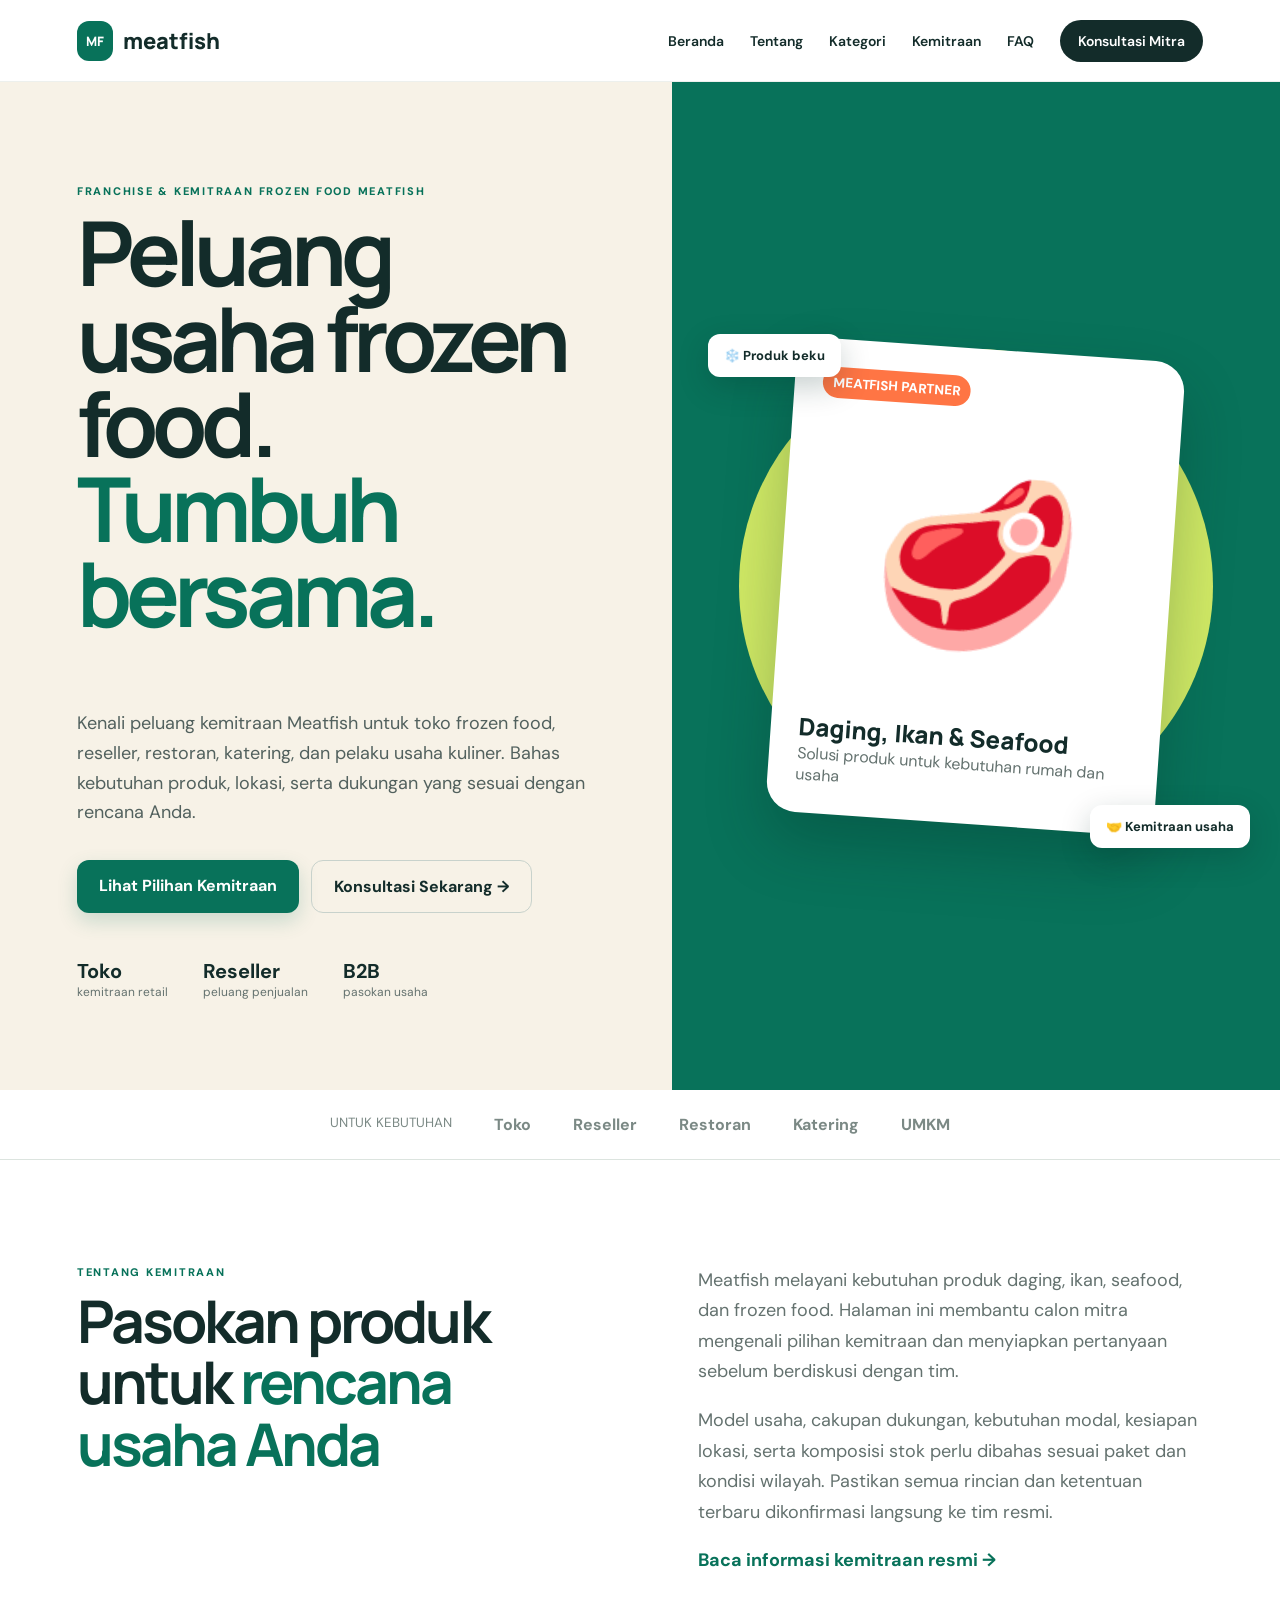
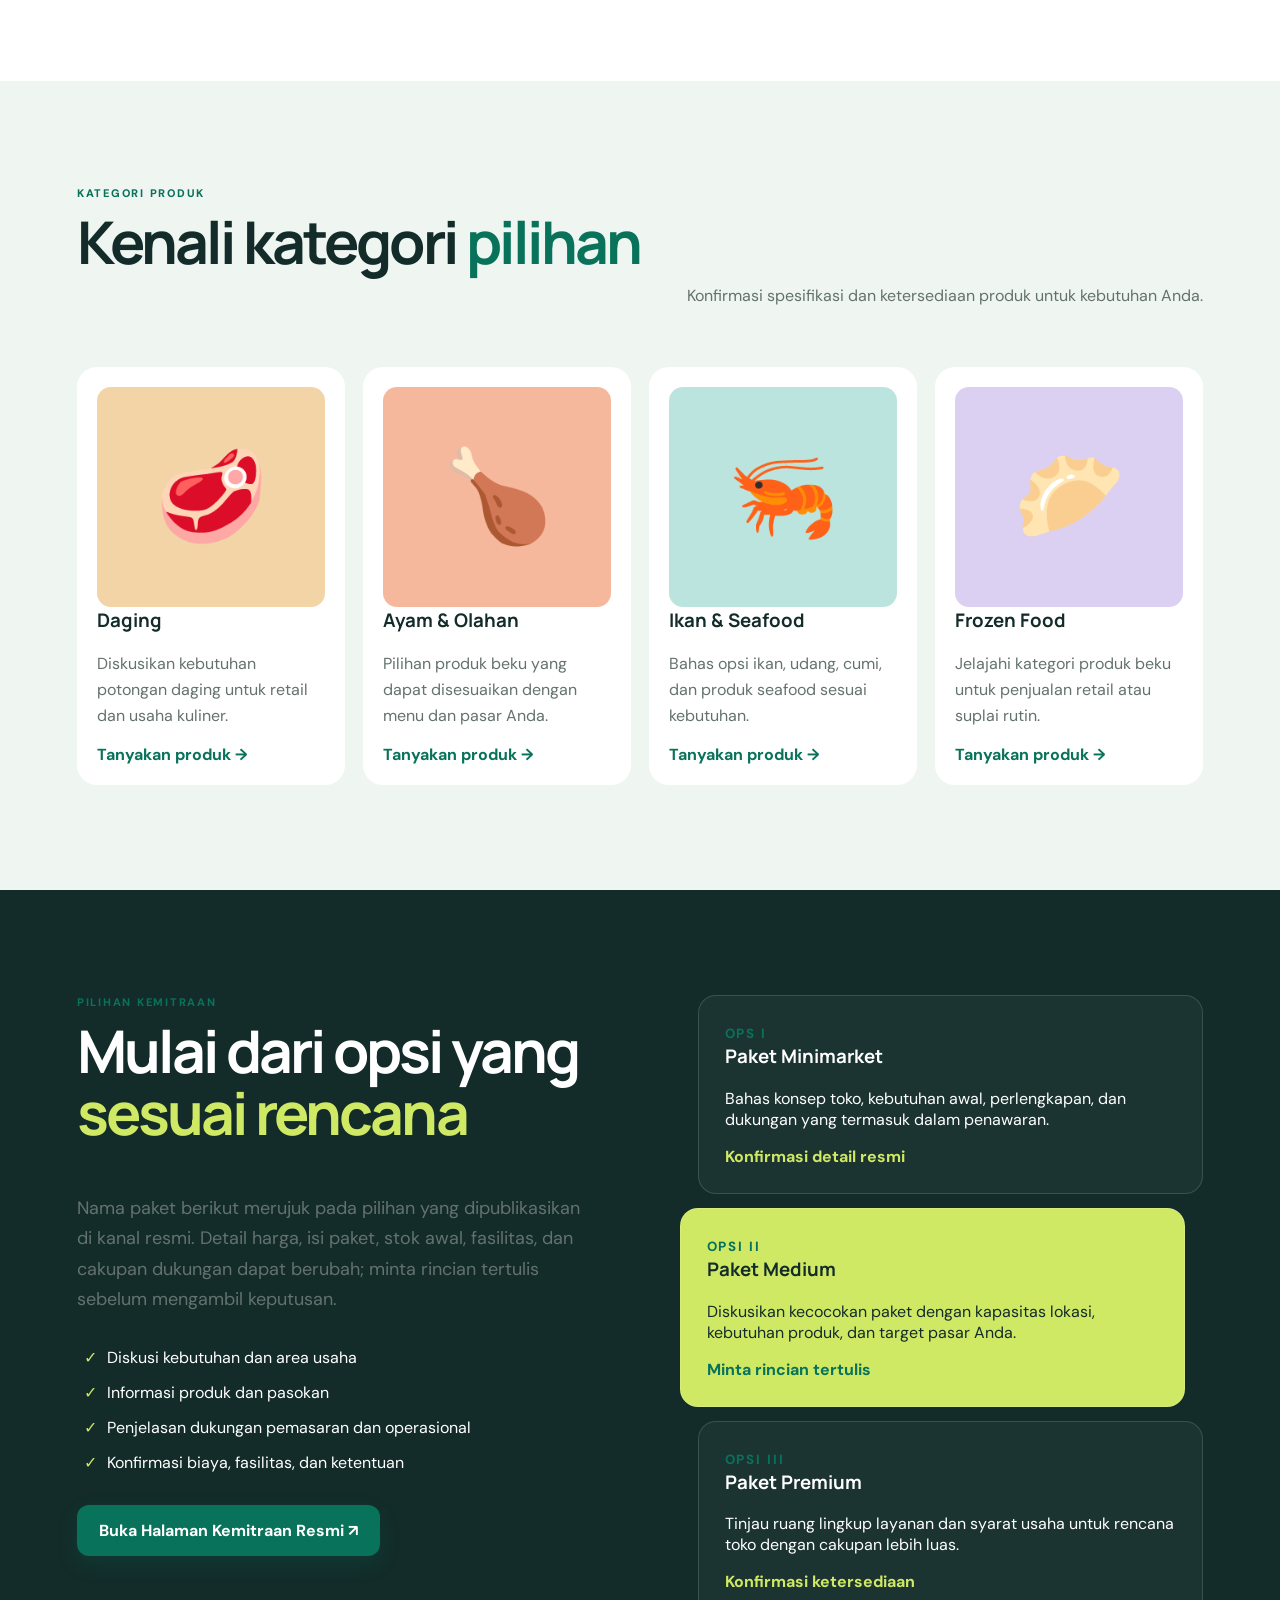
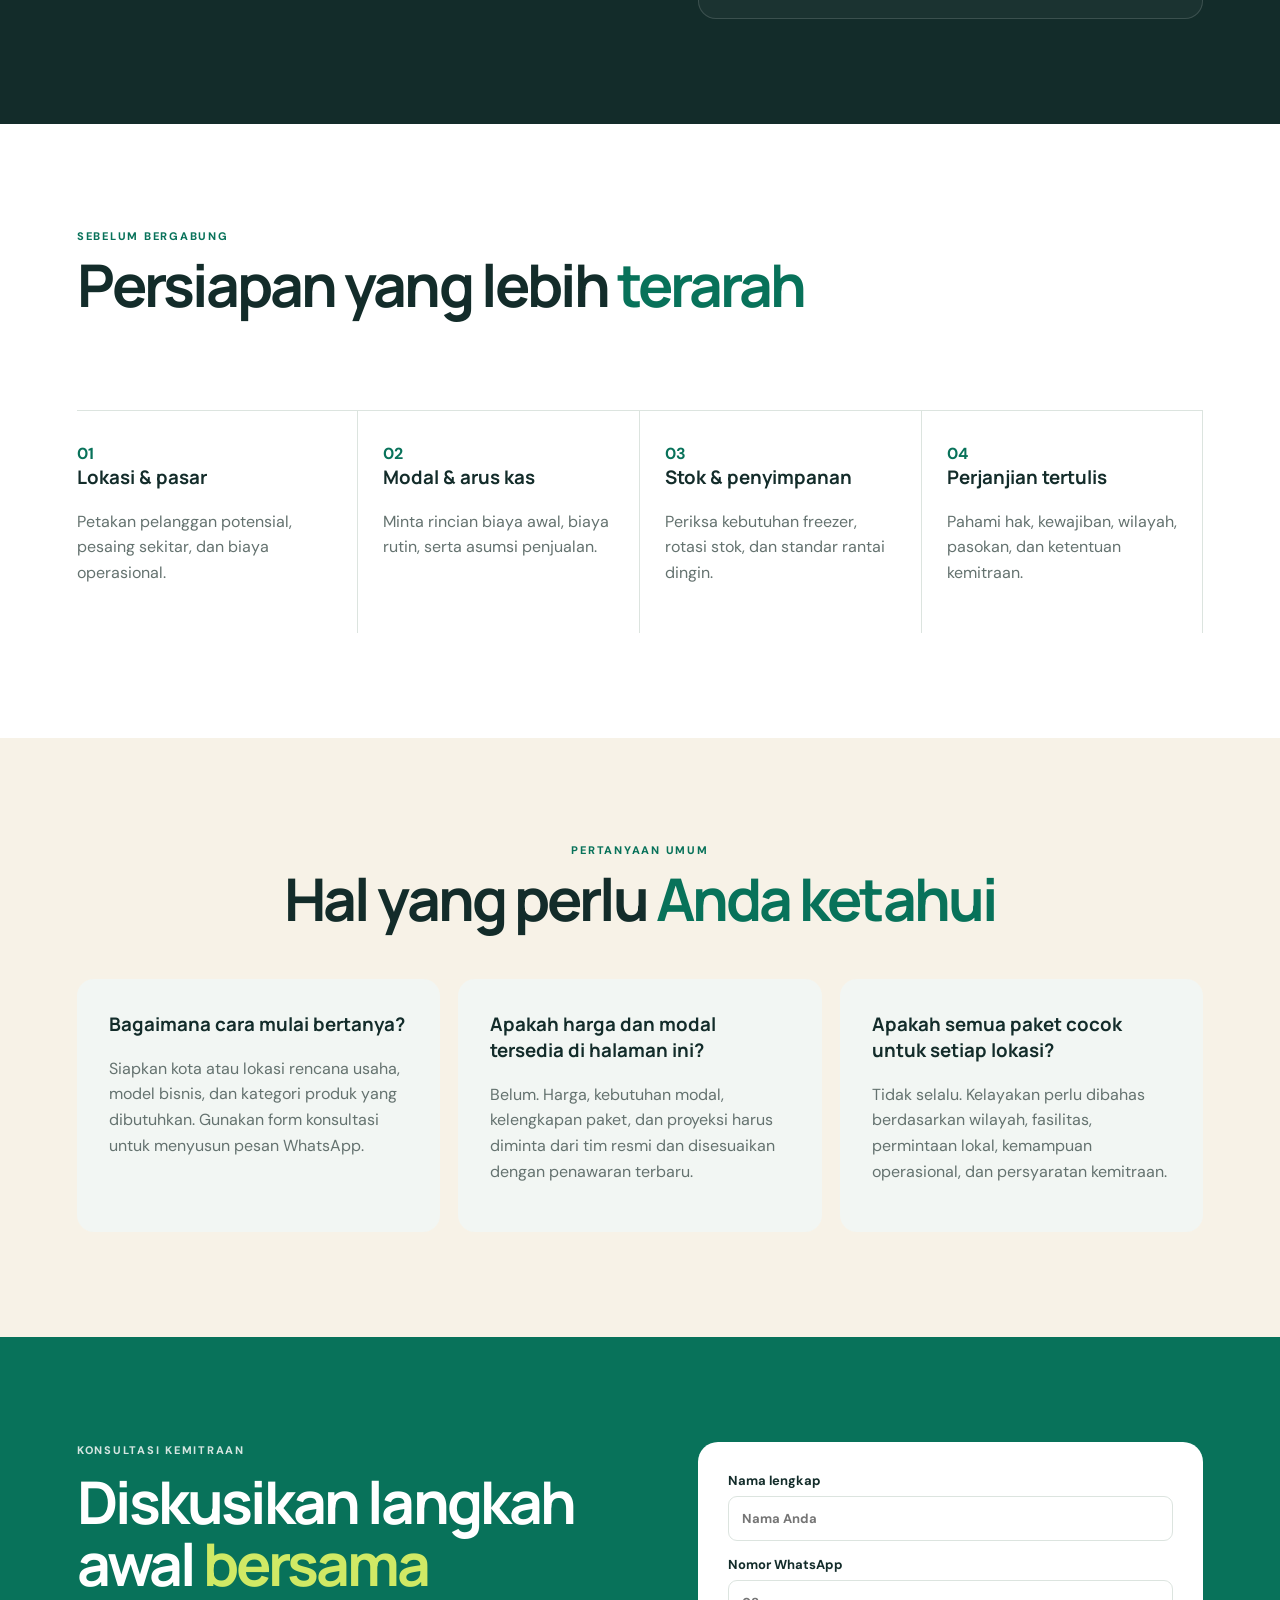
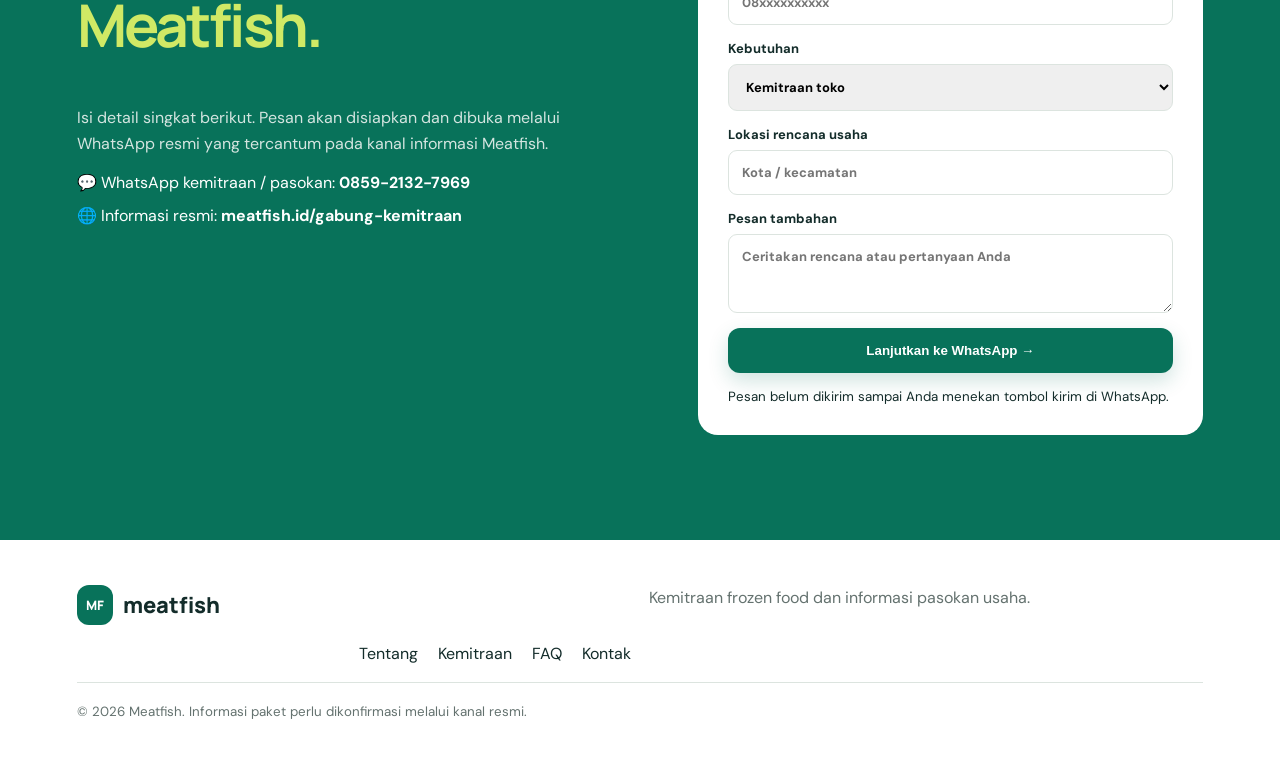
==== commit 6ea9971b: "Target franchise frozen food search intent in page metadata and hero" ====
--- a/index.html
+++ b/index.html
@@ -3,8 +3,8 @@
 <head>
   <meta charset="utf-8">
   <meta name="viewport" content="width=device-width, initial-scale=1">
-  <title>Kemitraan Meatfish | Peluang Bisnis Frozen Food & Pasokan Usaha</title>
-  <meta name="description" content="Jelajahi peluang kemitraan Meatfish untuk toko frozen food, reseller, restoran, dan katering. Pelajari pilihan paket dan konsultasikan kebutuhan usaha.">
+  <title>Franchise Frozen Food Meatfish | Program Kemitraan</title>
+  <meta name="description" content="Cari informasi franchise dan kemitraan frozen food Meatfish untuk toko, reseller, restoran, dan katering. Kenali pilihan paket dan konsultasikan rencana usaha Anda.">
   <meta name="robots" content="index,follow,max-image-preview:large">
   <meta name="theme-color" content="#08725a">
   <link rel="canonical" href="https://meatfish.biz.id/">
@@ -12,7 +12,7 @@
   <meta property="og:type" content="website">
   <meta property="og:locale" content="id_ID">
   <meta property="og:site_name" content="Meatfish">
-  <meta property="og:title" content="Kemitraan Meatfish | Peluang Bisnis Frozen Food">
+  <meta property="og:title" content="Franchise Frozen Food Meatfish | Program Kemitraan">
   <meta property="og:description" content="Informasi kemitraan Meatfish untuk toko, reseller, dan kebutuhan pasokan usaha kuliner.">
   <meta property="og:url" content="https://meatfish.biz.id/">
   <meta name="twitter:card" content="summary">
@@ -66,8 +66,8 @@
 <main>
   <section class="hero" id="home">
     <div>
-      <p class="eyebrow">KEMITRAAN FROZEN FOOD MEATFISH</p>
-      <h1>Bangun bisnis.<br><em>Tumbuh bersama.</em></h1>
+      <p class="eyebrow">FRANCHISE & KEMITRAAN FROZEN FOOD MEATFISH</p>
+      <h1>Peluang usaha frozen food.<br><em>Tumbuh bersama.</em></h1>
       <p class="lead">Kenali peluang kemitraan Meatfish untuk toko frozen food, reseller, restoran, katering, dan pelaku usaha kuliner. Bahas kebutuhan produk, lokasi, serta dukungan yang sesuai dengan rencana Anda.</p>
       <div class="actions"><a class="cta" href="#partner">Lihat Pilihan Kemitraan</a><a class="outline" href="#contact">Konsultasi Sekarang →</a></div>
       <div class="stats"><span><b>Toko</b>kemitraan retail</span><span><b>Reseller</b>peluang penjualan</span><span><b>B2B</b>pasokan usaha</span></div>
